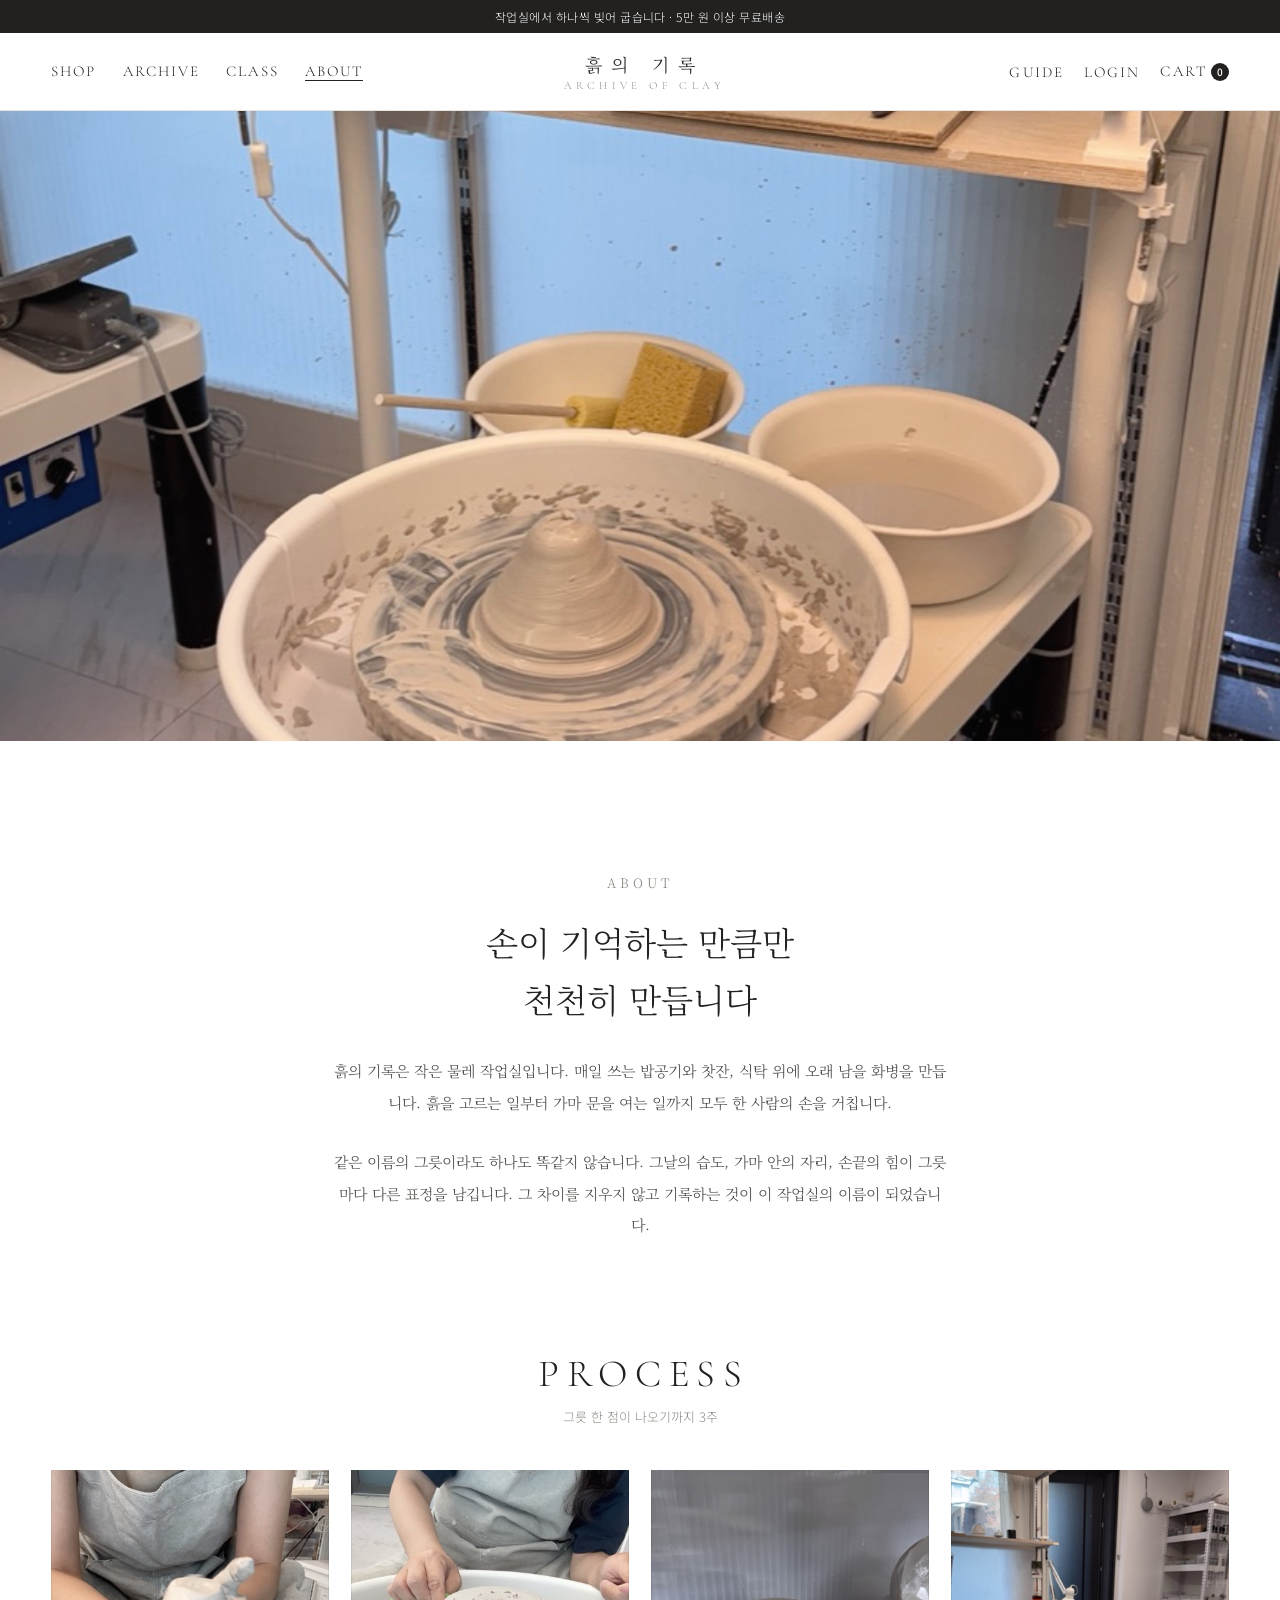
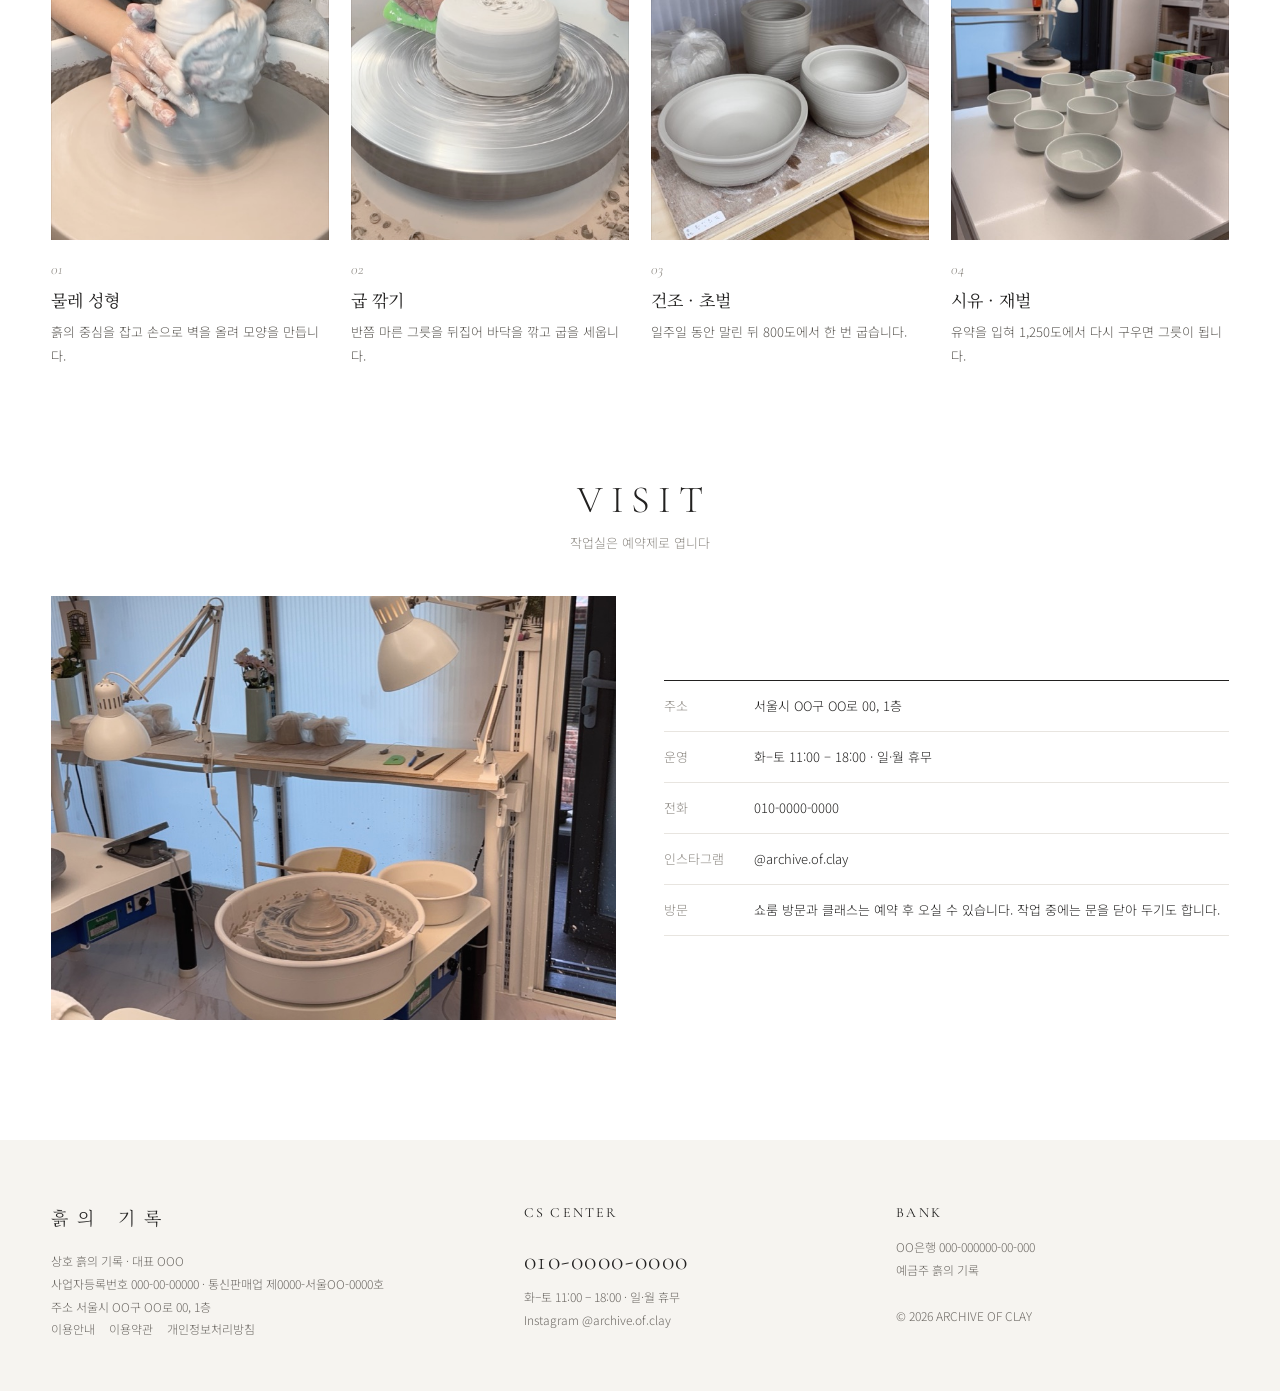
==== about.html @ 35ec9682 "흙의 기록 홈페이지 첫 배포 Co-Authored-By: Claude Opus 5.5 <noreply@anthropic.com>" ====
<!doctype html>
<html lang="ko">
<head>
<meta charset="utf-8">
<meta name="viewport" content="width=device-width, initial-scale=1">
<link rel="preconnect" href="https://fonts.googleapis.com">
<link rel="preconnect" href="https://fonts.gstatic.com" crossorigin>
<link href="https://fonts.googleapis.com/css2?family=Noto+Serif+KR:wght@300;400&family=Noto+Sans+KR:wght@300;400;500&family=Cormorant+Garamond:ital,wght@0,300;0,400;1,300&display=swap" rel="stylesheet">
<link rel="stylesheet" href="assets/style.css">
<title>ABOUT — 흙의 기록</title>
</head>
<body data-page="about">
<main>
  <div class="about-hero"><img src="img/l/4766.jpg" alt="작업실 물레"></div>
  <div class="about-lead">
    <p class="en" style="color:var(--muted);letter-spacing:.3em;font-size:13px">ABOUT</p>
    <h2 style="margin-top:18px">손이 기억하는 만큼만<br>천천히 만듭니다</h2>
    <p>흙의 기록은 작은 물레 작업실입니다. 매일 쓰는 밥공기와 찻잔, 식탁 위에 오래 남을 화병을 만듭니다. 흙을 고르는 일부터 가마 문을 여는 일까지 모두 한 사람의 손을 거칩니다.</p>
    <p>같은 이름의 그릇이라도 하나도 똑같지 않습니다. 그날의 습도, 가마 안의 자리, 손끝의 힘이 그릇마다 다른 표정을 남깁니다. 그 차이를 지우지 않고 기록하는 것이 이 작업실의 이름이 되었습니다.</p>
  </div>

  <section>
    <div class="sec-hd reveal"><h2>PROCESS</h2><p>그릇 한 점이 나오기까지 3주</p></div>
    <div class="steps">
      <div class="reveal"><div class="ph"><img src="img/s/0374.jpg" alt="" loading="lazy"></div><p class="no">01</p><h3>물레 성형</h3><p>흙의 중심을 잡고 손으로 벽을 올려 모양을 만듭니다.</p></div>
      <div class="reveal"><div class="ph"><img src="img/s/0546.jpg" alt="" loading="lazy"></div><p class="no">02</p><h3>굽 깎기</h3><p>반쯤 마른 그릇을 뒤집어 바닥을 깎고 굽을 세웁니다.</p></div>
      <div class="reveal"><div class="ph"><img src="img/s/5318.jpg" alt="" loading="lazy"></div><p class="no">03</p><h3>건조 · 초벌</h3><p>일주일 동안 말린 뒤 800도에서 한 번 굽습니다.</p></div>
      <div class="reveal"><div class="ph"><img src="img/s/7757.jpg" alt="" loading="lazy"></div><p class="no">04</p><h3>시유 · 재벌</h3><p>유약을 입혀 1,250도에서 다시 구우면 그릇이 됩니다.</p></div>
    </div>
  </section>

  <section>
    <div class="sec-hd reveal"><h2>VISIT</h2><p>작업실은 예약제로 엽니다</p></div>
    <div class="visit reveal">
      <div class="ph"><img src="img/l/4769.jpg" alt="작업실 내부" loading="lazy"></div>
      <dl id="visit"></dl>
    </div>
  </section>
</main>
<script src="assets/data.js"></script>
<script src="assets/common.js"></script>
<script>
document.getElementById('visit').innerHTML = [
  ['주소', SITE.addr], ['운영', SITE.hours], ['전화', SITE.tel],
  ['인스타그램', `<a href="https://instagram.com/${SITE.insta}" target="_blank" rel="noopener">@${SITE.insta}</a>`],
  ['방문', '쇼룸 방문과 클래스는 예약 후 오실 수 있습니다. 작업 중에는 문을 닫아 두기도 합니다.'],
].map(([k, v]) => `<div><dt>${k}</dt><dd>${v}</dd></div>`).join('');
</script>
</body>
</html>
---- assets/style.css ----
:root {
  --bg: #FFFFFF; --soft: #F6F4F0; --ink: #222120; --muted: #8E8A84; --line: #E8E5E0;
  --serif: "Noto Serif KR", serif;
  --latin: "Cormorant Garamond", "Noto Serif KR", serif;
  --sans: "Noto Sans KR", sans-serif;
  --pad: clamp(16px, 4vw, 60px);
  --tone: saturate(.8) contrast(.97) brightness(1.03);
}
* { box-sizing: border-box; margin: 0; padding: 0; }
html { scroll-behavior: smooth; }
body { background: var(--bg); color: var(--ink); font-family: var(--sans); font-weight: 300; font-size: 14px; -webkit-font-smoothing: antialiased; overflow-x: hidden; }
a { color: inherit; text-decoration: none; }
button { font: inherit; color: inherit; background: none; border: 0; cursor: pointer; }
img { display: block; width: 100%; height: 100%; object-fit: cover; filter: var(--tone); }
.en { font-family: var(--latin); letter-spacing: .12em; }
main { min-height: 60vh; }

/* 상단 */
.top-notice { background: var(--ink); color: #fff; text-align: center; font-size: 12px; padding: 8px 16px; letter-spacing: .04em; }
header { position: sticky; top: 0; z-index: 40; background: rgba(255,255,255,.96); backdrop-filter: blur(6px); border-bottom: 1px solid var(--line); }
.hd { display: grid; grid-template-columns: 1fr auto 1fr; align-items: center; padding: 18px var(--pad); }
.hd nav { display: flex; gap: 26px; }
.hd nav a, .util a { font-family: var(--latin); font-size: 15px; letter-spacing: .14em; }
.hd nav a.on { border-bottom: 1px solid; }
.logo { text-align: center; font-family: var(--serif); font-size: 18px; letter-spacing: .5em; padding-left: .5em; }
.logo small { display: block; font-family: var(--latin); font-size: 11px; letter-spacing: .4em; color: var(--muted); margin-top: 2px; }
.util { display: flex; justify-content: flex-end; gap: 20px; align-items: center; }
.cart-n { display: inline-grid; place-items: center; min-width: 18px; height: 18px; border-radius: 9px; background: var(--ink); color: #fff; font: 500 10px var(--sans); margin-left: 4px; letter-spacing: 0; transition: transform .2s; }
.cart-n.bump { transform: scale(1.35); }
.menu-btn { display: none; font-size: 22px; line-height: 1; }

/* 모바일 메뉴 */
.drawer { position: fixed; inset: 0; z-index: 80; pointer-events: none; }
.drawer::before { content: ""; position: absolute; inset: 0; background: rgba(0,0,0,.3); opacity: 0; transition: opacity .3s; }
.drawer .panel { position: absolute; top: 0; bottom: 0; left: 0; width: min(82vw, 340px); background: #fff; padding: 28px 28px; transform: translateX(-100%); transition: transform .35s; display: flex; flex-direction: column; gap: 4px; }
.drawer.open { pointer-events: auto; }
.drawer.open::before { opacity: 1; }
.drawer.open .panel { transform: none; }
.drawer .close { align-self: flex-end; font-size: 26px; margin-bottom: 20px; }
.drawer .panel a { font-family: var(--latin); font-size: 22px; letter-spacing: .14em; padding: 10px 0; border-bottom: 1px solid var(--line); }
.drawer .panel a small { font-family: var(--sans); font-size: 12px; color: var(--muted); letter-spacing: 0; margin-left: 8px; }

/* 페이지 머리 */
.page-hd { text-align: center; padding: 80px var(--pad) 48px; }
.page-hd h1 { font-family: var(--latin); font-weight: 300; font-size: clamp(34px, 4vw, 52px); letter-spacing: .2em; padding-left: .2em; }
.page-hd p { margin-top: 10px; color: var(--muted); font-size: 13px; }
.crumb { font-size: 12px; color: var(--muted); padding: 22px var(--pad) 0; }
.crumb a:hover { color: var(--ink); }

/* 공통 섹션 머리 */
section { padding: 110px var(--pad) 0; }
.sec-hd { text-align: center; margin-bottom: 44px; }
.sec-hd h2 { font-family: var(--latin); font-weight: 300; font-size: clamp(30px, 3vw, 40px); letter-spacing: .2em; padding-left: .2em; }
.sec-hd p { margin-top: 10px; color: var(--muted); font-size: 13px; }
.more { display: block; width: 220px; margin: 56px auto 0; padding: 14px; border: 1px solid var(--ink); text-align: center; font-family: var(--latin); letter-spacing: .2em; transition: background .3s, color .3s; }
.more:hover { background: var(--ink); color: #fff; }

/* 표지 슬라이드 */
.hero { position: relative; height: min(78svh, 760px); overflow: hidden; background: var(--soft); }
.hero figure { position: absolute; inset: 0; opacity: 0; transition: opacity 1.4s ease; }
.hero figure.on { opacity: 1; }
.hero figure img { transform: scale(1.04); transition: transform 7s ease; }
.hero figure.on img { transform: scale(1); }
.hero .cap { position: absolute; left: var(--pad); right: var(--pad); bottom: 48px; color: #fff; z-index: 2; text-shadow: 0 1px 12px rgba(0,0,0,.25); }
.hero .cap p:first-child { font-family: var(--latin); font-size: 13px; letter-spacing: .3em; }
.hero .cap h1 { font-family: var(--serif); font-weight: 300; font-size: clamp(26px, 3.4vw, 44px); line-height: 1.45; margin-top: 12px; }
.hero .cap a { display: inline-block; margin-top: 22px; font-family: var(--latin); letter-spacing: .2em; border-bottom: 1px solid; }
.hero::after { content: ""; position: absolute; inset: 0; background: linear-gradient(to top, rgba(0,0,0,.34), rgba(0,0,0,0) 50%); pointer-events: none; }
.dots { position: absolute; right: var(--pad); bottom: 52px; z-index: 2; display: flex; gap: 8px; }
.dots button { width: 28px; height: 2px; background: rgba(255,255,255,.45); }
.dots button.on { background: #fff; }

/* 상품 목록 */
.tabs { display: flex; justify-content: center; flex-wrap: wrap; gap: 6px 28px; margin-bottom: 24px; }
.tabs a { font-family: var(--latin); font-size: 15px; letter-spacing: .14em; color: var(--muted); padding: 4px 0; border-bottom: 1px solid transparent; }
.tabs a span { font-family: var(--sans); font-size: 11px; letter-spacing: 0; margin-left: 4px; }
.tabs a.on { color: var(--ink); border-color: var(--ink); }
.list-bar { display: flex; justify-content: space-between; align-items: center; padding: 14px 0; margin-bottom: 32px; border-bottom: 1px solid var(--line); font-size: 12px; color: var(--muted); }
.list-bar select { font: inherit; border: 0; background: none; color: var(--ink); cursor: pointer; }
.grid { display: grid; grid-template-columns: repeat(4, 1fr); gap: 44px 22px; }
.item { display: block; }
.item .ph { position: relative; aspect-ratio: 1 / 1.15; overflow: hidden; background: var(--soft); }
.item .ph img { transition: transform .8s ease, opacity .5s; }
.item .ph img + img { position: absolute; inset: 0; opacity: 0; }
.item:hover .ph img { transform: scale(1.04); }
.item:hover .ph img + img { opacity: 1; }
.tag { position: absolute; top: 12px; left: 12px; z-index: 2; font-family: var(--latin); font-size: 12px; letter-spacing: .14em; background: #fff; padding: 3px 8px; }
.tag.sold { background: var(--ink); color: #fff; }
.item h3 { font-weight: 400; font-size: 14px; margin-top: 14px; }
.item .maker { font-size: 12px; color: var(--muted); margin-top: 4px; }
.item .price { font-size: 13px; margin-top: 8px; }
.item .price s { color: var(--muted); margin-right: 6px; }

/* 상품 상세 */
.pd { display: grid; grid-template-columns: 1.25fr 1fr; gap: clamp(28px, 5vw, 80px); padding: 28px var(--pad) 0; align-items: start; }
.pd-gallery { display: grid; grid-template-columns: 72px 1fr; gap: 14px; }
.pd-thumbs { display: flex; flex-direction: column; gap: 10px; }
.pd-thumbs button { aspect-ratio: 1 / 1.15; overflow: hidden; opacity: .45; transition: opacity .2s; }
.pd-thumbs button.on, .pd-thumbs button:hover { opacity: 1; }
.pd-main { position: relative; aspect-ratio: 1 / 1.15; overflow: hidden; background: var(--soft); }
.pd-info { position: sticky; top: 110px; }
.pd-info .cat { font-family: var(--latin); letter-spacing: .2em; color: var(--muted); font-size: 13px; }
.pd-info h1 { font-family: var(--serif); font-weight: 400; font-size: clamp(22px, 2.2vw, 28px); margin-top: 10px; }
.pd-info .en-name { font-family: var(--latin); font-style: italic; color: var(--muted); font-size: 16px; margin-top: 4px; }
.pd-info .price { font-size: 18px; margin-top: 20px; }
.pd-info .lead { font-family: var(--serif); font-size: 15px; line-height: 1.95; color: #4a4744; margin-top: 24px; }
.spec { margin-top: 28px; border-top: 1px solid var(--ink); }
.spec div { display: grid; grid-template-columns: 90px 1fr; padding: 12px 0; border-bottom: 1px solid var(--line); font-size: 13px; }
.spec dt { color: var(--muted); }
.opt { margin-top: 24px; }
.opt label { display: block; font-size: 12px; color: var(--muted); margin-bottom: 8px; }
.opt select { width: 100%; padding: 12px; border: 1px solid var(--line); font: inherit; background: #fff; }
.qty-row { display: flex; justify-content: space-between; align-items: center; margin-top: 18px; padding: 16px 0; border-top: 1px solid var(--line); border-bottom: 1px solid var(--line); }
.qty { display: flex; border: 1px solid var(--line); }
.qty button { width: 34px; height: 34px; }
.qty span { width: 40px; display: grid; place-items: center; font-size: 13px; }
.total { font-size: 13px; }
.total b { font-size: 18px; font-weight: 400; margin-left: 8px; }
.btns { display: grid; grid-template-columns: 1fr 1fr; gap: 8px; margin-top: 20px; }
.btn { display: block; padding: 16px; text-align: center; border: 1px solid var(--ink); font-size: 13px; letter-spacing: .06em; transition: background .3s, color .3s; }
.btn.dark { background: var(--ink); color: #fff; }
.btn:hover { background: #fff; color: var(--ink); }
.btn.dark:hover { background: #444; color: #fff; }
.btn[disabled] { opacity: .35; pointer-events: none; }
.acc { margin-top: 28px; }
.acc details { border-bottom: 1px solid var(--line); }
.acc summary { list-style: none; cursor: pointer; padding: 16px 0; font-size: 13px; display: flex; justify-content: space-between; }
.acc summary::after { content: "+"; color: var(--muted); }
.acc details[open] summary::after { content: "–"; }
.acc details p { font-size: 13px; line-height: 1.9; color: #5a5752; padding-bottom: 18px; }
.pd-story { padding: 110px var(--pad) 0; max-width: 980px; margin: 0 auto; }
.pd-story h2 { font-family: var(--serif); font-weight: 300; font-size: 24px; text-align: center; line-height: 1.6; }
.pd-story .body { font-family: var(--serif); font-size: 15px; line-height: 2.1; color: #4a4744; text-align: center; margin-top: 22px; }
.pd-story .pics { display: grid; grid-template-columns: 1fr 1fr; gap: 14px; margin-top: 48px; }
.pd-story .pics div { aspect-ratio: 4 / 5; overflow: hidden; }

/* 장바구니 */
.cart-wrap { display: grid; grid-template-columns: 1fr 340px; gap: 48px; padding: 0 var(--pad); align-items: start; }
.cart-row { display: grid; grid-template-columns: 96px 1fr auto auto; gap: 20px; align-items: center; padding: 20px 0; border-bottom: 1px solid var(--line); }
.cart-row:first-child { border-top: 1px solid var(--ink); }
.cart-row .ph { width: 96px; aspect-ratio: 1 / 1.15; overflow: hidden; }
.cart-row h3 { font-weight: 400; font-size: 14px; }
.cart-row .o { font-size: 12px; color: var(--muted); margin-top: 6px; }
.cart-row .del { color: var(--muted); font-size: 12px; }
.summary { background: var(--soft); padding: 28px; position: sticky; top: 110px; }
.summary div { display: flex; justify-content: space-between; padding: 8px 0; font-size: 13px; }
.summary .sum { border-top: 1px solid var(--line); margin-top: 10px; padding-top: 16px; font-size: 15px; }
.summary .btn { margin-top: 20px; }
.summary p { font-size: 12px; color: var(--muted); margin-top: 14px; line-height: 1.7; }
.empty { text-align: center; padding: 60px 0 20px; color: var(--muted); }

/* 소개 */
.band { margin-top: 110px; padding: 0; display: grid; grid-template-columns: 1.15fr 1fr; background: var(--soft); }
.band .ph { position: relative; min-height: 560px; }
.band .ph img { position: absolute; inset: 0; }
.band .txt { padding: clamp(40px, 7vw, 110px); align-self: center; }
.band .txt p.en { font-size: 13px; letter-spacing: .3em; color: var(--muted); }
.band h2 { font-family: var(--serif); font-weight: 300; font-size: clamp(24px, 2.4vw, 32px); line-height: 1.6; margin-top: 18px; }
.band .body { margin-top: 24px; font-family: var(--serif); font-size: 15px; line-height: 2; color: #4a4744; }
.band a.link { display: inline-block; margin-top: 32px; font-family: var(--latin); letter-spacing: .2em; border-bottom: 1px solid; padding-bottom: 2px; }
.about-hero { height: min(70svh, 680px); overflow: hidden; }
.about-hero img { object-position: 50% 60%; }
.about-lead { max-width: 720px; margin: 0 auto; padding: 100px var(--pad) 0; text-align: center; }
.about-lead h2 { font-family: var(--serif); font-weight: 300; font-size: clamp(24px, 2.6vw, 34px); line-height: 1.7; }
.about-lead p { font-family: var(--serif); font-size: 15px; line-height: 2.1; color: #4a4744; margin-top: 28px; }
.steps { display: grid; grid-template-columns: repeat(4, 1fr); gap: 22px; }
.steps .ph { aspect-ratio: 3 / 4; overflow: hidden; }
.steps .no { font-family: var(--latin); font-style: italic; color: var(--muted); margin-top: 16px; font-size: 15px; }
.steps h3 { font-family: var(--serif); font-weight: 400; font-size: 17px; margin-top: 4px; }
.steps p { font-size: 13px; line-height: 1.8; color: #5a5752; margin-top: 8px; }
.visit { display: grid; grid-template-columns: 1fr 1fr; gap: 48px; align-items: center; }
.visit .ph { aspect-ratio: 4 / 3; overflow: hidden; }
.visit dl div { display: grid; grid-template-columns: 90px 1fr; padding: 14px 0; border-bottom: 1px solid var(--line); font-size: 13px; line-height: 1.7; }
.visit dl div:first-child { border-top: 1px solid var(--ink); }
.visit dt { color: var(--muted); }

/* 아카이브 */
.journal { display: grid; grid-template-columns: repeat(3, 1fr); gap: 44px 22px; }
.journal a .ph { aspect-ratio: 4 / 5; overflow: hidden; }
.journal a .ph img { transition: transform .8s; }
.journal a:hover .ph img { transform: scale(1.04); }
.journal .no { font-family: var(--latin); font-style: italic; color: var(--muted); font-size: 15px; margin-top: 16px; }
.journal h3 { font-family: var(--serif); font-weight: 400; font-size: 18px; margin-top: 6px; }
.journal p { color: var(--muted); font-size: 13px; line-height: 1.7; margin-top: 8px; }
.article { max-width: 760px; margin: 0 auto; padding: 0 var(--pad); }
.article .meta { text-align: center; font-family: var(--latin); letter-spacing: .2em; color: var(--muted); }
.article h1 { text-align: center; font-family: var(--serif); font-weight: 300; font-size: clamp(26px, 3vw, 38px); line-height: 1.5; margin-top: 14px; }
.article .date { text-align: center; color: var(--muted); font-size: 12px; margin-top: 14px; }
.article figure { margin: 48px calc(-1 * min(120px, 8vw)); }
.article figure div { overflow: hidden; }
.article figcaption { font-size: 12px; color: var(--muted); margin-top: 10px; text-align: center; }
.article p.t { font-family: var(--serif); font-size: 16px; line-height: 2.15; color: #3f3c39; margin-top: 28px; }
.article-nav { display: flex; justify-content: space-between; max-width: 760px; margin: 80px auto 0; padding: 22px var(--pad); border-top: 1px solid var(--line); border-bottom: 1px solid var(--line); font-size: 13px; }
.article-nav span { color: var(--muted); font-family: var(--latin); letter-spacing: .14em; display: block; font-size: 12px; }

/* 클래스 */
.klass { display: grid; grid-template-columns: repeat(3, 1fr); gap: 22px; }
.klass .ph { aspect-ratio: 4 / 5; overflow: hidden; }
.klass .en { font-size: 13px; color: var(--muted); margin-top: 18px; display: block; }
.klass h3 { font-family: var(--serif); font-weight: 400; font-size: 20px; margin-top: 6px; }
.klass p { font-size: 13px; line-height: 1.85; color: #5a5752; margin-top: 10px; }
.klass dl { margin-top: 18px; border-top: 1px solid var(--ink); }
.klass dl div { display: grid; grid-template-columns: 70px 1fr; padding: 10px 0; border-bottom: 1px solid var(--line); font-size: 13px; }
.klass dt { color: var(--muted); }
.klass .btn { margin-top: 18px; }
.klass-home { display: grid; grid-template-columns: repeat(3, 1fr); border-top: 1px solid var(--ink); }
.klass-home a { padding: 30px 24px 34px; border-bottom: 1px solid var(--line); transition: background .3s; }
.klass-home a:hover { background: var(--soft); }
.klass-home a + a { border-left: 1px solid var(--line); }
.klass-home .en { font-size: 13px; color: var(--muted); }
.klass-home h3 { font-family: var(--serif); font-weight: 400; font-size: 19px; margin-top: 10px; }
.klass-home p { font-size: 13px; line-height: 1.8; color: #5a5752; margin-top: 10px; }
.klass-home .fee { margin-top: 18px; color: var(--ink); }
.cal-note { margin-top: 64px; background: var(--soft); padding: 32px; display: flex; justify-content: space-between; align-items: center; gap: 24px; flex-wrap: wrap; }
.cal-note h3 { font-family: var(--serif); font-weight: 400; font-size: 18px; }
.cal-note p { font-size: 13px; color: #5a5752; margin-top: 6px; line-height: 1.7; }
.cal-note .btn { min-width: 200px; }

/* 가이드 */
.guide { display: grid; grid-template-columns: repeat(3, 1fr); gap: 40px; }
.guide h3 { font-family: var(--latin); font-weight: 400; font-size: 18px; letter-spacing: .16em; padding-bottom: 12px; border-bottom: 1px solid var(--ink); display: flex; justify-content: space-between; }
.guide h3 a { font-size: 13px; color: var(--muted); }
.guide li { list-style: none; display: flex; justify-content: space-between; gap: 12px; padding: 13px 0; border-bottom: 1px solid var(--line); font-size: 13px; }
.guide li a, .guide li > span:first-child { overflow: hidden; text-overflow: ellipsis; white-space: nowrap; }
.guide li > span:last-child { color: var(--muted); flex: none; }
.board { max-width: 960px; margin: 0 auto; padding: 0 var(--pad); }
.board-tabs { display: flex; justify-content: center; gap: 32px; margin-bottom: 36px; }
.board-tabs a { font-family: var(--latin); font-size: 16px; letter-spacing: .16em; color: var(--muted); border-bottom: 1px solid transparent; padding-bottom: 2px; }
.board-tabs a.on { color: var(--ink); border-color: var(--ink); }
.board-list { border-top: 1px solid var(--ink); }
.board-list details { border-bottom: 1px solid var(--line); }
.board-list summary { list-style: none; cursor: pointer; display: grid; grid-template-columns: 56px 1fr 90px 80px; gap: 12px; padding: 18px 8px; font-size: 13px; align-items: center; }
.board-list summary:hover { background: var(--soft); }
.board-list summary .n { color: var(--muted); font-family: var(--latin); font-size: 15px; text-align: center; }
.board-list summary .n.pin { font-family: var(--sans); font-size: 11px; color: var(--ink); }
.board-list summary .w, .board-list summary .d { color: var(--muted); font-size: 12px; text-align: right; }
.board-list summary .st { display: inline-block; font-size: 11px; padding: 1px 6px; border: 1px solid var(--line); margin-left: 8px; color: var(--muted); }
.board-list summary .st.done { border-color: var(--ink); color: var(--ink); }
.board-list .body { padding: 6px 76px 26px; font-size: 13px; line-height: 1.9; color: #4a4744; white-space: pre-line; }
.board-list .body .ans { margin-top: 14px; padding: 16px 18px; background: var(--soft); }
.board-list .body .ans b { font-weight: 500; display: block; margin-bottom: 4px; }
.board-list .rv-img { width: 120px; height: 140px; margin-top: 14px; overflow: hidden; }
.stars { letter-spacing: 1px; }
.board-foot { display: flex; justify-content: flex-end; margin-top: 24px; }
.board-foot .btn { padding: 12px 28px; }

/* 인스타 */
.insta { display: grid; grid-template-columns: repeat(6, 1fr); gap: 4px; }
.insta a { aspect-ratio: 1; overflow: hidden; }
.insta img { transition: opacity .3s; }
.insta a:hover img { opacity: .75; }

footer { margin-top: 120px; padding: 60px var(--pad) 50px; background: var(--soft); display: grid; grid-template-columns: 1.3fr 1fr 1fr; gap: 40px; font-size: 12px; line-height: 1.9; color: #6c6863; }
footer .logo { text-align: left; padding: 0; margin-bottom: 16px; color: var(--ink); }
footer h4 { font-family: var(--latin); font-weight: 400; font-size: 14px; letter-spacing: .16em; color: var(--ink); margin-bottom: 10px; }
footer .tel { font-family: var(--latin); font-size: 26px; color: var(--ink); letter-spacing: .06em; }
footer .links a { margin-right: 14px; }
footer .links a:hover { color: var(--ink); }

/* 알림 */
.toast { position: fixed; right: 20px; top: 90px; z-index: 70; background: #fff; border: 1px solid var(--line); box-shadow: 0 8px 30px rgba(0,0,0,.08); padding: 14px 18px; display: flex; gap: 12px; align-items: center; font-size: 13px; transform: translateX(130%); transition: transform .4s; max-width: calc(100vw - 40px); }
.toast.show { transform: none; }
.toast img { width: 48px; height: 56px; flex: none; }
.toast a { text-decoration: underline; margin-left: 8px; }
.notice-modal { position: fixed; inset: 0; z-index: 90; display: none; place-items: center; background: rgba(0,0,0,.35); padding: 16px; }
.notice-modal.show { display: grid; }
.notice-modal > div { background: #fff; max-width: 380px; width: 100%; padding: 32px 28px 24px; text-align: center; }
.notice-modal h3 { font-family: var(--serif); font-weight: 400; font-size: 18px; }
.notice-modal p { font-size: 13px; line-height: 1.8; color: #5a5752; margin-top: 12px; }
.notice-modal .btn { margin-top: 22px; }

.reveal { opacity: 0; transform: translateY(20px); transition: opacity .9s, transform .9s; }
.reveal.in { opacity: 1; transform: none; }

@media (max-width: 960px) {
  .grid { grid-template-columns: repeat(2, 1fr); gap: 32px 12px; }
  .band, .visit { grid-template-columns: 1fr; }
  .band .ph { min-height: 360px; }
  .journal, .guide, .klass { grid-template-columns: 1fr; }
  .klass-home { grid-template-columns: 1fr; }
  .klass-home a + a { border-left: 0; }
  .steps { grid-template-columns: repeat(2, 1fr); }
  .insta { grid-template-columns: repeat(3, 1fr); }
  footer { grid-template-columns: 1fr; }
  .pd { grid-template-columns: 1fr; }
  .pd-info { position: static; }
  .cart-wrap { grid-template-columns: 1fr; }
}
@media (max-width: 720px) {
  .hd { grid-template-columns: auto 1fr auto; padding: 14px var(--pad); }
  .hd nav, .util .hide-m { display: none; }
  .menu-btn { display: block; }
  .logo { font-size: 15px; }
  section { padding-top: 80px; }
  .page-hd { padding: 56px var(--pad) 36px; }
  .tabs { gap: 6px 16px; }
  .tabs a { font-size: 13px; letter-spacing: .08em; }
  .sec-hd h2 { font-size: 26px; letter-spacing: .12em; word-break: break-all; }
  .dots { bottom: auto; top: 20px; }
  .journal.row { grid-auto-flow: column; grid-auto-columns: 78%; grid-template-columns: none; overflow-x: auto; scroll-snap-type: x mandatory; }
  .journal.row a { scroll-snap-align: start; }
  .pd-gallery { grid-template-columns: 1fr; }
  .pd-thumbs { flex-direction: row; order: 2; }
  .pd-thumbs button { width: 64px; }
  .steps { grid-template-columns: 1fr; }
  .cart-row { grid-template-columns: 72px 1fr; }
  .cart-row .ph { width: 72px; }
  .cart-row .qty, .cart-row .rp { grid-column: 2; }
  .board-list summary { grid-template-columns: 36px 1fr 64px; }
  .board-list summary .w { display: none; }
  .board-list .body { padding: 4px 12px 22px; }
  .article figure { margin: 36px 0; }
}
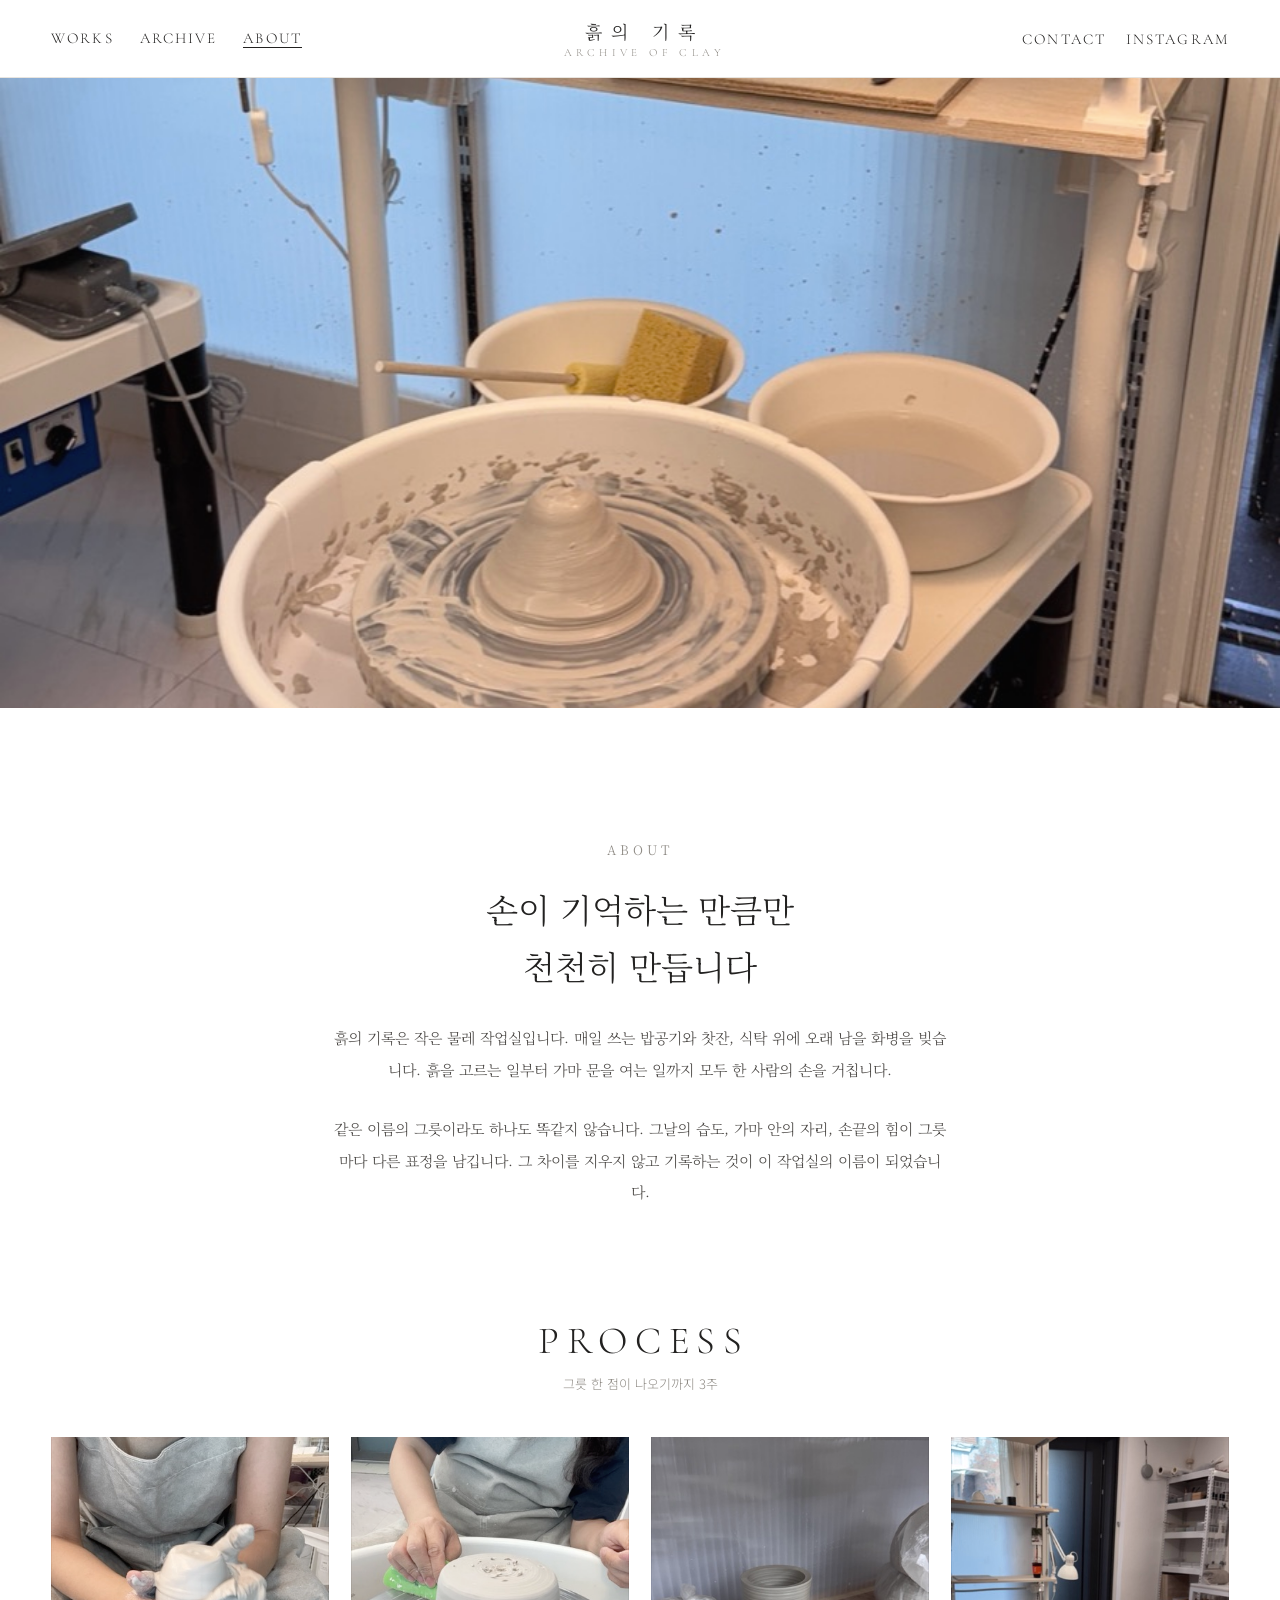
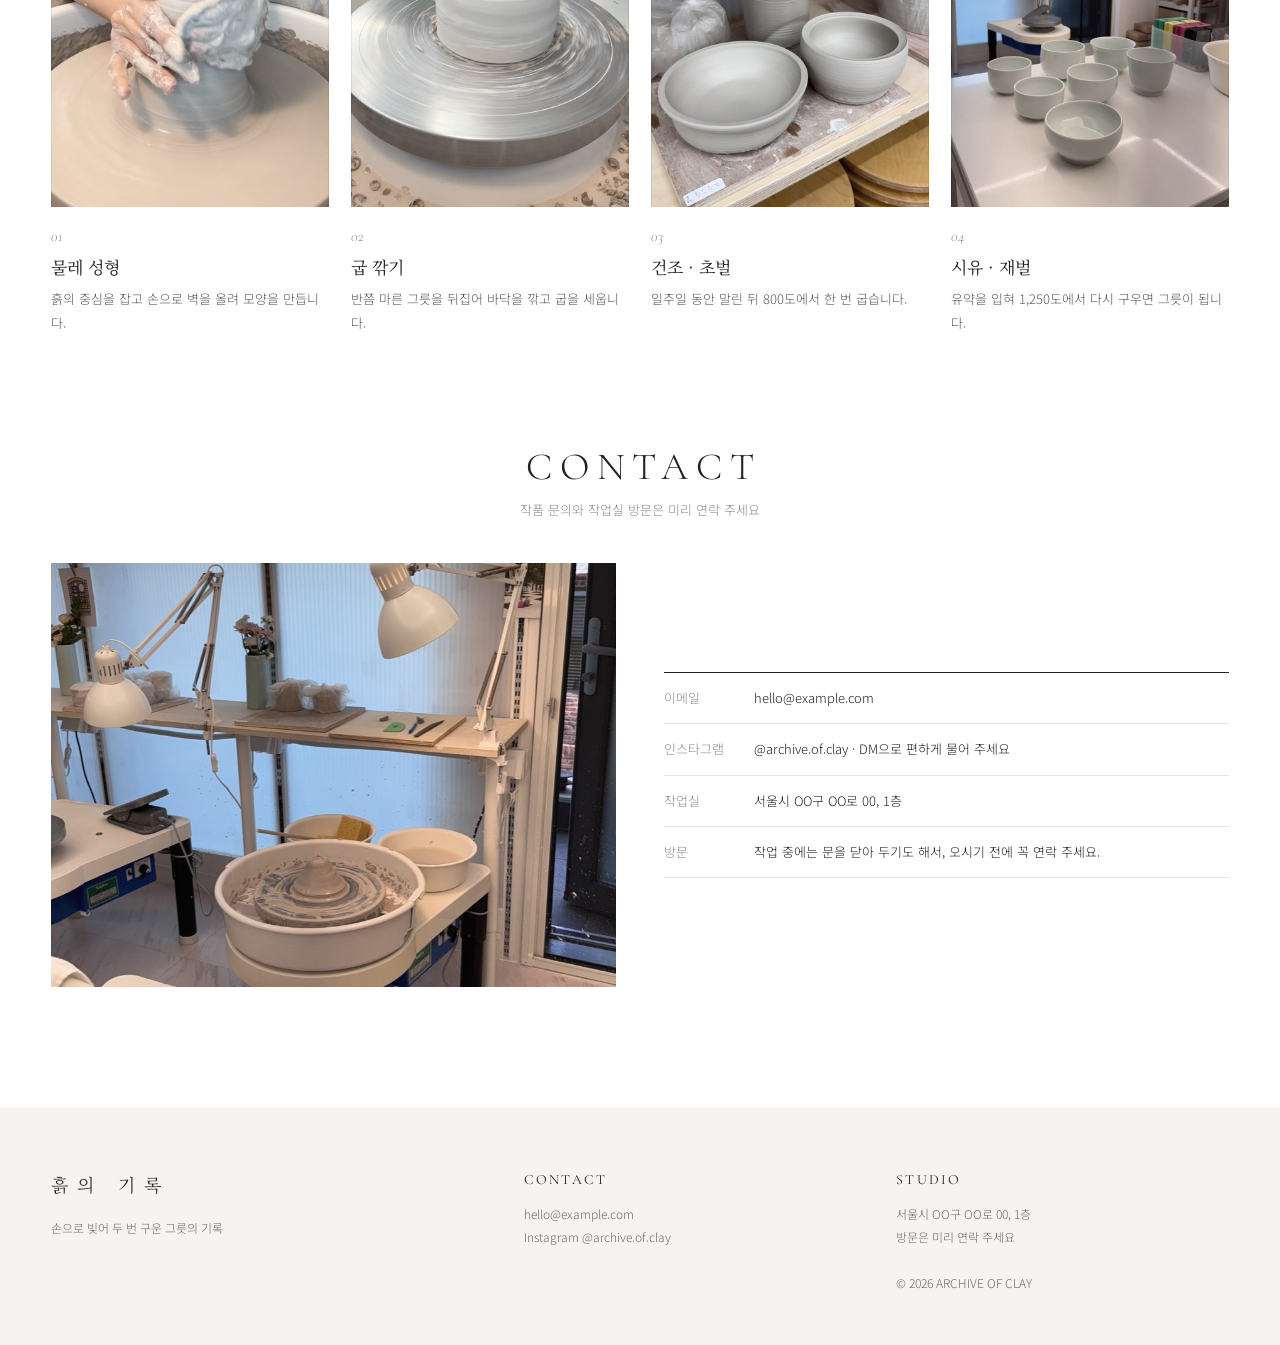
==== commit 8e956637: "작품 쇼케이스로 전환: 판매·클래스·게시판 제거 Co-Authored-By: Claude Opus 5.5 <noreply@anthropic.com>" ====
--- a/about.html
+++ b/about.html
@@ -15,7 +15,7 @@
   <div class="about-lead">
     <p class="en" style="color:var(--muted);letter-spacing:.3em;font-size:13px">ABOUT</p>
     <h2 style="margin-top:18px">손이 기억하는 만큼만<br>천천히 만듭니다</h2>
-    <p>흙의 기록은 작은 물레 작업실입니다. 매일 쓰는 밥공기와 찻잔, 식탁 위에 오래 남을 화병을 만듭니다. 흙을 고르는 일부터 가마 문을 여는 일까지 모두 한 사람의 손을 거칩니다.</p>
+    <p>흙의 기록은 작은 물레 작업실입니다. 매일 쓰는 밥공기와 찻잔, 식탁 위에 오래 남을 화병을 빚습니다. 흙을 고르는 일부터 가마 문을 여는 일까지 모두 한 사람의 손을 거칩니다.</p>
     <p>같은 이름의 그릇이라도 하나도 똑같지 않습니다. 그날의 습도, 가마 안의 자리, 손끝의 힘이 그릇마다 다른 표정을 남깁니다. 그 차이를 지우지 않고 기록하는 것이 이 작업실의 이름이 되었습니다.</p>
   </div>
 
@@ -29,8 +29,8 @@
     </div>
   </section>
 
-  <section>
-    <div class="sec-hd reveal"><h2>VISIT</h2><p>작업실은 예약제로 엽니다</p></div>
+  <section id="contact">
+    <div class="sec-hd reveal"><h2>CONTACT</h2><p>작품 문의와 작업실 방문은 미리 연락 주세요</p></div>
     <div class="visit reveal">
       <div class="ph"><img src="img/l/4769.jpg" alt="작업실 내부" loading="lazy"></div>
       <dl id="visit"></dl>
@@ -41,9 +41,10 @@
 <script src="assets/common.js"></script>
 <script>
 document.getElementById('visit').innerHTML = [
-  ['주소', SITE.addr], ['운영', SITE.hours], ['전화', SITE.tel],
-  ['인스타그램', `<a href="https://instagram.com/${SITE.insta}" target="_blank" rel="noopener">@${SITE.insta}</a>`],
-  ['방문', '쇼룸 방문과 클래스는 예약 후 오실 수 있습니다. 작업 중에는 문을 닫아 두기도 합니다.'],
+  ['이메일', `<a href="mailto:${SITE.email}">${SITE.email}</a>`],
+  ['인스타그램', `<a href="https://instagram.com/${SITE.insta}" target="_blank" rel="noopener">@${SITE.insta}</a> · DM으로 편하게 물어 주세요`],
+  ['작업실', SITE.addr],
+  ['방문', '작업 중에는 문을 닫아 두기도 해서, 오시기 전에 꼭 연락 주세요.'],
 ].map(([k, v]) => `<div><dt>${k}</dt><dd>${v}</dd></div>`).join('');
 </script>
 </body>
--- a/assets/style.css
+++ b/assets/style.css
@@ -16,7 +16,6 @@
 main { min-height: 60vh; }
 
 /* 상단 */
-.top-notice { background: var(--ink); color: #fff; text-align: center; font-size: 12px; padding: 8px 16px; letter-spacing: .04em; }
 header { position: sticky; top: 0; z-index: 40; background: rgba(255,255,255,.96); backdrop-filter: blur(6px); border-bottom: 1px solid var(--line); }
 .hd { display: grid; grid-template-columns: 1fr auto 1fr; align-items: center; padding: 18px var(--pad); }
 .hd nav { display: flex; gap: 26px; }
@@ -25,8 +24,6 @@
 .logo { text-align: center; font-family: var(--serif); font-size: 18px; letter-spacing: .5em; padding-left: .5em; }
 .logo small { display: block; font-family: var(--latin); font-size: 11px; letter-spacing: .4em; color: var(--muted); margin-top: 2px; }
 .util { display: flex; justify-content: flex-end; gap: 20px; align-items: center; }
-.cart-n { display: inline-grid; place-items: center; min-width: 18px; height: 18px; border-radius: 9px; background: var(--ink); color: #fff; font: 500 10px var(--sans); margin-left: 4px; letter-spacing: 0; transition: transform .2s; }
-.cart-n.bump { transform: scale(1.35); }
 .menu-btn { display: none; font-size: 22px; line-height: 1; }
 
 /* 모바일 메뉴 */
@@ -75,79 +72,40 @@
 .tabs a { font-family: var(--latin); font-size: 15px; letter-spacing: .14em; color: var(--muted); padding: 4px 0; border-bottom: 1px solid transparent; }
 .tabs a span { font-family: var(--sans); font-size: 11px; letter-spacing: 0; margin-left: 4px; }
 .tabs a.on { color: var(--ink); border-color: var(--ink); }
-.list-bar { display: flex; justify-content: space-between; align-items: center; padding: 14px 0; margin-bottom: 32px; border-bottom: 1px solid var(--line); font-size: 12px; color: var(--muted); }
-.list-bar select { font: inherit; border: 0; background: none; color: var(--ink); cursor: pointer; }
 .grid { display: grid; grid-template-columns: repeat(4, 1fr); gap: 44px 22px; }
 .item { display: block; }
-.item .ph { position: relative; aspect-ratio: 1 / 1.15; overflow: hidden; background: var(--soft); }
+.item .ph { position: relative; aspect-ratio: 1 / 1.15; overflow: hidden; background: #fff; }
+.item .ph img:first-child, .pd-main img, .pd-thumbs img { filter: none; mix-blend-mode: multiply; }
 .item .ph img { transition: transform .8s ease, opacity .5s; }
 .item .ph img + img { position: absolute; inset: 0; opacity: 0; }
 .item:hover .ph img { transform: scale(1.04); }
 .item:hover .ph img + img { opacity: 1; }
 .tag { position: absolute; top: 12px; left: 12px; z-index: 2; font-family: var(--latin); font-size: 12px; letter-spacing: .14em; background: #fff; padding: 3px 8px; }
-.tag.sold { background: var(--ink); color: #fff; }
 .item h3 { font-weight: 400; font-size: 14px; margin-top: 14px; }
 .item .maker { font-size: 12px; color: var(--muted); margin-top: 4px; }
-.item .price { font-size: 13px; margin-top: 8px; }
-.item .price s { color: var(--muted); margin-right: 6px; }
 
 /* 상품 상세 */
 .pd { display: grid; grid-template-columns: 1.25fr 1fr; gap: clamp(28px, 5vw, 80px); padding: 28px var(--pad) 0; align-items: start; }
 .pd-gallery { display: grid; grid-template-columns: 72px 1fr; gap: 14px; }
 .pd-thumbs { display: flex; flex-direction: column; gap: 10px; }
-.pd-thumbs button { aspect-ratio: 1 / 1.15; overflow: hidden; opacity: .45; transition: opacity .2s; }
+.pd-thumbs button { aspect-ratio: 1 / 1.15; overflow: hidden; opacity: .45; transition: opacity .2s; border: 1px solid var(--line); }
 .pd-thumbs button.on, .pd-thumbs button:hover { opacity: 1; }
-.pd-main { position: relative; aspect-ratio: 1 / 1.15; overflow: hidden; background: var(--soft); }
+.pd-main { position: relative; aspect-ratio: 1 / 1.15; overflow: hidden; background: #fff; border: 1px solid var(--line); }
 .pd-info { position: sticky; top: 110px; }
 .pd-info .cat { font-family: var(--latin); letter-spacing: .2em; color: var(--muted); font-size: 13px; }
 .pd-info h1 { font-family: var(--serif); font-weight: 400; font-size: clamp(22px, 2.2vw, 28px); margin-top: 10px; }
 .pd-info .en-name { font-family: var(--latin); font-style: italic; color: var(--muted); font-size: 16px; margin-top: 4px; }
-.pd-info .price { font-size: 18px; margin-top: 20px; }
 .pd-info .lead { font-family: var(--serif); font-size: 15px; line-height: 1.95; color: #4a4744; margin-top: 24px; }
 .spec { margin-top: 28px; border-top: 1px solid var(--ink); }
 .spec div { display: grid; grid-template-columns: 90px 1fr; padding: 12px 0; border-bottom: 1px solid var(--line); font-size: 13px; }
 .spec dt { color: var(--muted); }
-.opt { margin-top: 24px; }
-.opt label { display: block; font-size: 12px; color: var(--muted); margin-bottom: 8px; }
-.opt select { width: 100%; padding: 12px; border: 1px solid var(--line); font: inherit; background: #fff; }
-.qty-row { display: flex; justify-content: space-between; align-items: center; margin-top: 18px; padding: 16px 0; border-top: 1px solid var(--line); border-bottom: 1px solid var(--line); }
-.qty { display: flex; border: 1px solid var(--line); }
-.qty button { width: 34px; height: 34px; }
-.qty span { width: 40px; display: grid; place-items: center; font-size: 13px; }
-.total { font-size: 13px; }
-.total b { font-size: 18px; font-weight: 400; margin-left: 8px; }
-.btns { display: grid; grid-template-columns: 1fr 1fr; gap: 8px; margin-top: 20px; }
 .btn { display: block; padding: 16px; text-align: center; border: 1px solid var(--ink); font-size: 13px; letter-spacing: .06em; transition: background .3s, color .3s; }
-.btn.dark { background: var(--ink); color: #fff; }
-.btn:hover { background: #fff; color: var(--ink); }
-.btn.dark:hover { background: #444; color: #fff; }
-.btn[disabled] { opacity: .35; pointer-events: none; }
-.acc { margin-top: 28px; }
-.acc details { border-bottom: 1px solid var(--line); }
-.acc summary { list-style: none; cursor: pointer; padding: 16px 0; font-size: 13px; display: flex; justify-content: space-between; }
-.acc summary::after { content: "+"; color: var(--muted); }
-.acc details[open] summary::after { content: "–"; }
-.acc details p { font-size: 13px; line-height: 1.9; color: #5a5752; padding-bottom: 18px; }
+.btn:hover { background: var(--ink); color: #fff; }
 .pd-story { padding: 110px var(--pad) 0; max-width: 980px; margin: 0 auto; }
 .pd-story h2 { font-family: var(--serif); font-weight: 300; font-size: 24px; text-align: center; line-height: 1.6; }
 .pd-story .body { font-family: var(--serif); font-size: 15px; line-height: 2.1; color: #4a4744; text-align: center; margin-top: 22px; }
 .pd-story .pics { display: grid; grid-template-columns: 1fr 1fr; gap: 14px; margin-top: 48px; }
 .pd-story .pics div { aspect-ratio: 4 / 5; overflow: hidden; }
-
-/* 장바구니 */
-.cart-wrap { display: grid; grid-template-columns: 1fr 340px; gap: 48px; padding: 0 var(--pad); align-items: start; }
-.cart-row { display: grid; grid-template-columns: 96px 1fr auto auto; gap: 20px; align-items: center; padding: 20px 0; border-bottom: 1px solid var(--line); }
-.cart-row:first-child { border-top: 1px solid var(--ink); }
-.cart-row .ph { width: 96px; aspect-ratio: 1 / 1.15; overflow: hidden; }
-.cart-row h3 { font-weight: 400; font-size: 14px; }
-.cart-row .o { font-size: 12px; color: var(--muted); margin-top: 6px; }
-.cart-row .del { color: var(--muted); font-size: 12px; }
-.summary { background: var(--soft); padding: 28px; position: sticky; top: 110px; }
-.summary div { display: flex; justify-content: space-between; padding: 8px 0; font-size: 13px; }
-.summary .sum { border-top: 1px solid var(--line); margin-top: 10px; padding-top: 16px; font-size: 15px; }
-.summary .btn { margin-top: 20px; }
-.summary p { font-size: 12px; color: var(--muted); margin-top: 14px; line-height: 1.7; }
-.empty { text-align: center; padding: 60px 0 20px; color: var(--muted); }
 
 /* 소개 */
 .band { margin-top: 110px; padding: 0; display: grid; grid-template-columns: 1.15fr 1fr; background: var(--soft); }
@@ -193,56 +151,10 @@
 .article-nav { display: flex; justify-content: space-between; max-width: 760px; margin: 80px auto 0; padding: 22px var(--pad); border-top: 1px solid var(--line); border-bottom: 1px solid var(--line); font-size: 13px; }
 .article-nav span { color: var(--muted); font-family: var(--latin); letter-spacing: .14em; display: block; font-size: 12px; }
 
-/* 클래스 */
-.klass { display: grid; grid-template-columns: repeat(3, 1fr); gap: 22px; }
-.klass .ph { aspect-ratio: 4 / 5; overflow: hidden; }
-.klass .en { font-size: 13px; color: var(--muted); margin-top: 18px; display: block; }
-.klass h3 { font-family: var(--serif); font-weight: 400; font-size: 20px; margin-top: 6px; }
-.klass p { font-size: 13px; line-height: 1.85; color: #5a5752; margin-top: 10px; }
-.klass dl { margin-top: 18px; border-top: 1px solid var(--ink); }
-.klass dl div { display: grid; grid-template-columns: 70px 1fr; padding: 10px 0; border-bottom: 1px solid var(--line); font-size: 13px; }
-.klass dt { color: var(--muted); }
-.klass .btn { margin-top: 18px; }
-.klass-home { display: grid; grid-template-columns: repeat(3, 1fr); border-top: 1px solid var(--ink); }
-.klass-home a { padding: 30px 24px 34px; border-bottom: 1px solid var(--line); transition: background .3s; }
-.klass-home a:hover { background: var(--soft); }
-.klass-home a + a { border-left: 1px solid var(--line); }
-.klass-home .en { font-size: 13px; color: var(--muted); }
-.klass-home h3 { font-family: var(--serif); font-weight: 400; font-size: 19px; margin-top: 10px; }
-.klass-home p { font-size: 13px; line-height: 1.8; color: #5a5752; margin-top: 10px; }
-.klass-home .fee { margin-top: 18px; color: var(--ink); }
-.cal-note { margin-top: 64px; background: var(--soft); padding: 32px; display: flex; justify-content: space-between; align-items: center; gap: 24px; flex-wrap: wrap; }
-.cal-note h3 { font-family: var(--serif); font-weight: 400; font-size: 18px; }
-.cal-note p { font-size: 13px; color: #5a5752; margin-top: 6px; line-height: 1.7; }
-.cal-note .btn { min-width: 200px; }
-
-/* 가이드 */
-.guide { display: grid; grid-template-columns: repeat(3, 1fr); gap: 40px; }
-.guide h3 { font-family: var(--latin); font-weight: 400; font-size: 18px; letter-spacing: .16em; padding-bottom: 12px; border-bottom: 1px solid var(--ink); display: flex; justify-content: space-between; }
-.guide h3 a { font-size: 13px; color: var(--muted); }
-.guide li { list-style: none; display: flex; justify-content: space-between; gap: 12px; padding: 13px 0; border-bottom: 1px solid var(--line); font-size: 13px; }
-.guide li a, .guide li > span:first-child { overflow: hidden; text-overflow: ellipsis; white-space: nowrap; }
-.guide li > span:last-child { color: var(--muted); flex: none; }
-.board { max-width: 960px; margin: 0 auto; padding: 0 var(--pad); }
-.board-tabs { display: flex; justify-content: center; gap: 32px; margin-bottom: 36px; }
-.board-tabs a { font-family: var(--latin); font-size: 16px; letter-spacing: .16em; color: var(--muted); border-bottom: 1px solid transparent; padding-bottom: 2px; }
-.board-tabs a.on { color: var(--ink); border-color: var(--ink); }
-.board-list { border-top: 1px solid var(--ink); }
-.board-list details { border-bottom: 1px solid var(--line); }
-.board-list summary { list-style: none; cursor: pointer; display: grid; grid-template-columns: 56px 1fr 90px 80px; gap: 12px; padding: 18px 8px; font-size: 13px; align-items: center; }
-.board-list summary:hover { background: var(--soft); }
-.board-list summary .n { color: var(--muted); font-family: var(--latin); font-size: 15px; text-align: center; }
-.board-list summary .n.pin { font-family: var(--sans); font-size: 11px; color: var(--ink); }
-.board-list summary .w, .board-list summary .d { color: var(--muted); font-size: 12px; text-align: right; }
-.board-list summary .st { display: inline-block; font-size: 11px; padding: 1px 6px; border: 1px solid var(--line); margin-left: 8px; color: var(--muted); }
-.board-list summary .st.done { border-color: var(--ink); color: var(--ink); }
-.board-list .body { padding: 6px 76px 26px; font-size: 13px; line-height: 1.9; color: #4a4744; white-space: pre-line; }
-.board-list .body .ans { margin-top: 14px; padding: 16px 18px; background: var(--soft); }
-.board-list .body .ans b { font-weight: 500; display: block; margin-bottom: 4px; }
-.board-list .rv-img { width: 120px; height: 140px; margin-top: 14px; overflow: hidden; }
-.stars { letter-spacing: 1px; }
-.board-foot { display: flex; justify-content: flex-end; margin-top: 24px; }
-.board-foot .btn { padding: 12px 28px; }
+/* 작품 상세 이전·다음 */
+.work-nav { display: grid; grid-template-columns: 1fr 1fr; gap: 16px; margin-top: 36px; padding-top: 18px; border-top: 1px solid var(--line); font-size: 13px; }
+.work-nav span { display: block; font-family: var(--latin); letter-spacing: .16em; color: var(--muted); font-size: 12px; margin-bottom: 4px; }
+.work-nav a:hover { color: var(--muted); }
 
 /* 인스타 */
 .insta { display: grid; grid-template-columns: repeat(6, 1fr); gap: 4px; }
@@ -257,34 +169,19 @@
 footer .links a { margin-right: 14px; }
 footer .links a:hover { color: var(--ink); }
 
-/* 알림 */
-.toast { position: fixed; right: 20px; top: 90px; z-index: 70; background: #fff; border: 1px solid var(--line); box-shadow: 0 8px 30px rgba(0,0,0,.08); padding: 14px 18px; display: flex; gap: 12px; align-items: center; font-size: 13px; transform: translateX(130%); transition: transform .4s; max-width: calc(100vw - 40px); }
-.toast.show { transform: none; }
-.toast img { width: 48px; height: 56px; flex: none; }
-.toast a { text-decoration: underline; margin-left: 8px; }
-.notice-modal { position: fixed; inset: 0; z-index: 90; display: none; place-items: center; background: rgba(0,0,0,.35); padding: 16px; }
-.notice-modal.show { display: grid; }
-.notice-modal > div { background: #fff; max-width: 380px; width: 100%; padding: 32px 28px 24px; text-align: center; }
-.notice-modal h3 { font-family: var(--serif); font-weight: 400; font-size: 18px; }
-.notice-modal p { font-size: 13px; line-height: 1.8; color: #5a5752; margin-top: 12px; }
-.notice-modal .btn { margin-top: 22px; }
-
 .reveal { opacity: 0; transform: translateY(20px); transition: opacity .9s, transform .9s; }
 .reveal.in { opacity: 1; transform: none; }
 
 @media (max-width: 960px) {
   .grid { grid-template-columns: repeat(2, 1fr); gap: 32px 12px; }
   .band, .visit { grid-template-columns: 1fr; }
+  .journal { grid-template-columns: 1fr; }
   .band .ph { min-height: 360px; }
-  .journal, .guide, .klass { grid-template-columns: 1fr; }
-  .klass-home { grid-template-columns: 1fr; }
-  .klass-home a + a { border-left: 0; }
   .steps { grid-template-columns: repeat(2, 1fr); }
   .insta { grid-template-columns: repeat(3, 1fr); }
   footer { grid-template-columns: 1fr; }
   .pd { grid-template-columns: 1fr; }
   .pd-info { position: static; }
-  .cart-wrap { grid-template-columns: 1fr; }
 }
 @media (max-width: 720px) {
   .hd { grid-template-columns: auto 1fr auto; padding: 14px var(--pad); }
@@ -303,11 +200,5 @@
   .pd-thumbs { flex-direction: row; order: 2; }
   .pd-thumbs button { width: 64px; }
   .steps { grid-template-columns: 1fr; }
-  .cart-row { grid-template-columns: 72px 1fr; }
-  .cart-row .ph { width: 72px; }
-  .cart-row .qty, .cart-row .rp { grid-column: 2; }
-  .board-list summary { grid-template-columns: 36px 1fr 64px; }
-  .board-list summary .w { display: none; }
-  .board-list .body { padding: 4px 12px 22px; }
   .article figure { margin: 36px 0; }
 }
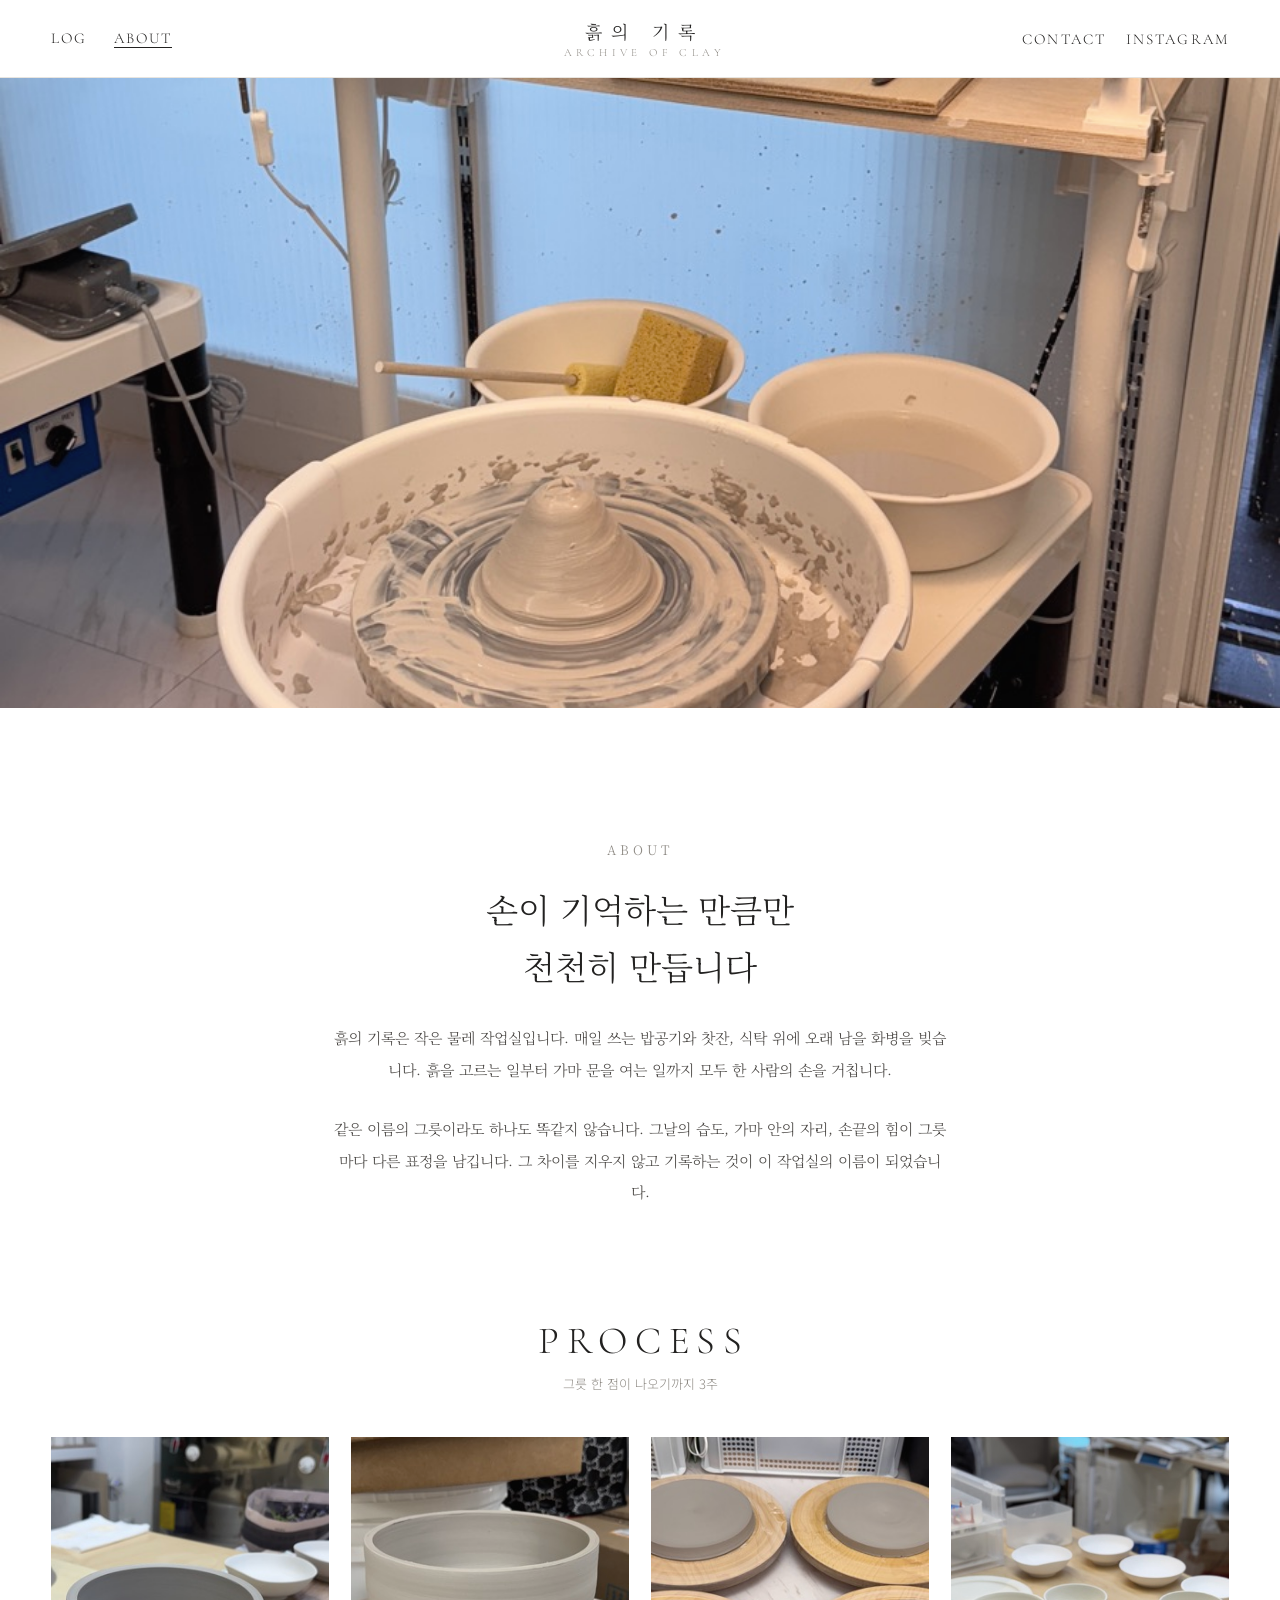
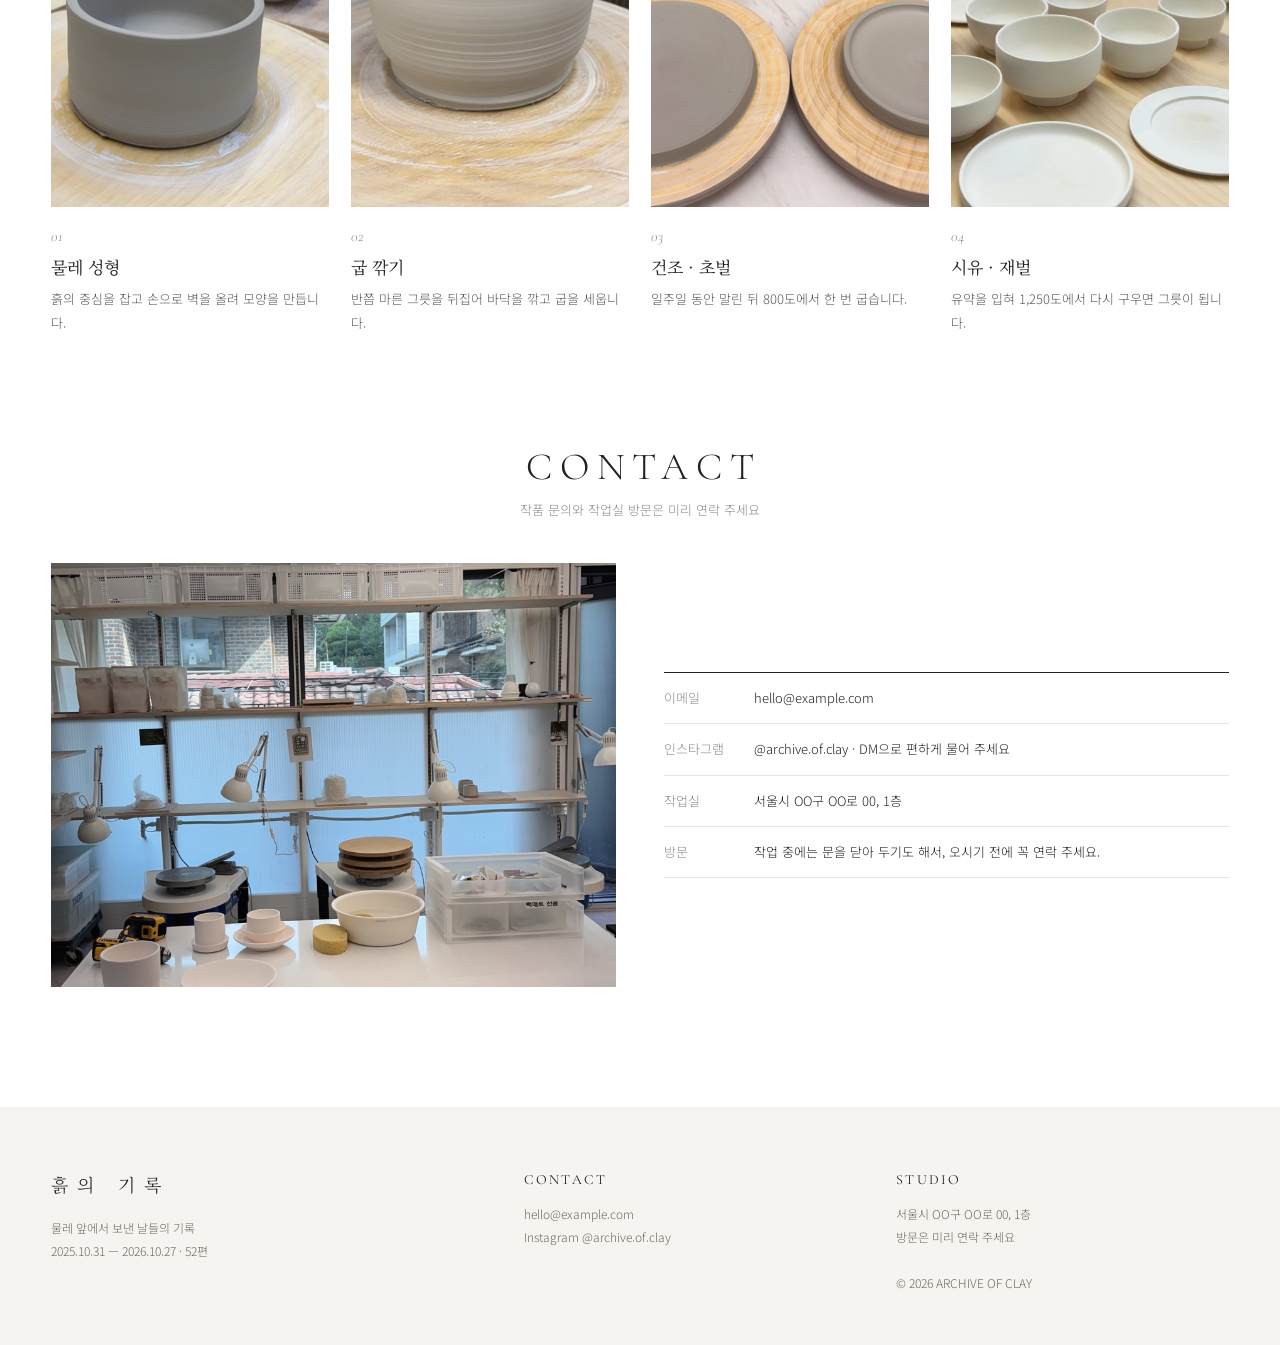
==== commit a4171e22: "작업일지 형식으로 전환: 원본 사진 52장, 흰 배경 사진 제거 Co-Authored-By: Claude Opus 5.5 <noreply@anthropic.com>" ====
--- a/about.html
+++ b/about.html
@@ -22,17 +22,17 @@
   <section>
     <div class="sec-hd reveal"><h2>PROCESS</h2><p>그릇 한 점이 나오기까지 3주</p></div>
     <div class="steps">
-      <div class="reveal"><div class="ph"><img src="img/s/0374.jpg" alt="" loading="lazy"></div><p class="no">01</p><h3>물레 성형</h3><p>흙의 중심을 잡고 손으로 벽을 올려 모양을 만듭니다.</p></div>
-      <div class="reveal"><div class="ph"><img src="img/s/0546.jpg" alt="" loading="lazy"></div><p class="no">02</p><h3>굽 깎기</h3><p>반쯤 마른 그릇을 뒤집어 바닥을 깎고 굽을 세웁니다.</p></div>
-      <div class="reveal"><div class="ph"><img src="img/s/5318.jpg" alt="" loading="lazy"></div><p class="no">03</p><h3>건조 · 초벌</h3><p>일주일 동안 말린 뒤 800도에서 한 번 굽습니다.</p></div>
-      <div class="reveal"><div class="ph"><img src="img/s/7757.jpg" alt="" loading="lazy"></div><p class="no">04</p><h3>시유 · 재벌</h3><p>유약을 입혀 1,250도에서 다시 구우면 그릇이 됩니다.</p></div>
+      <div class="reveal"><div class="ph"><img src="img/s/1324.jpg" alt="" loading="lazy"></div><p class="no">01</p><h3>물레 성형</h3><p>흙의 중심을 잡고 손으로 벽을 올려 모양을 만듭니다.</p></div>
+      <div class="reveal"><div class="ph"><img src="img/s/1322.jpg" alt="" loading="lazy"></div><p class="no">02</p><h3>굽 깎기</h3><p>반쯤 마른 그릇을 뒤집어 바닥을 깎고 굽을 세웁니다.</p></div>
+      <div class="reveal"><div class="ph"><img src="img/s/0803.jpg" alt="" loading="lazy"></div><p class="no">03</p><h3>건조 · 초벌</h3><p>일주일 동안 말린 뒤 800도에서 한 번 굽습니다.</p></div>
+      <div class="reveal"><div class="ph"><img src="img/s/1511.jpg" alt="" loading="lazy"></div><p class="no">04</p><h3>시유 · 재벌</h3><p>유약을 입혀 1,250도에서 다시 구우면 그릇이 됩니다.</p></div>
     </div>
   </section>
 
   <section id="contact">
     <div class="sec-hd reveal"><h2>CONTACT</h2><p>작품 문의와 작업실 방문은 미리 연락 주세요</p></div>
     <div class="visit reveal">
-      <div class="ph"><img src="img/l/4769.jpg" alt="작업실 내부" loading="lazy"></div>
+      <div class="ph"><img src="img/l/4675.jpg" alt="작업실 내부" loading="lazy"></div>
       <dl id="visit"></dl>
     </div>
   </section>
--- a/assets/style.css
+++ b/assets/style.css
@@ -202,3 +202,38 @@
   .steps { grid-template-columns: 1fr; }
   .article figure { margin: 36px 0; }
 }
+
+/* 작업일지 */
+.item .date, .log-list .date, .one .date { letter-spacing: .06em; color: var(--muted); font-size: 12px; }
+.item .date { margin-top: 14px; }
+.item h3 { margin-top: 4px; }
+.log-bar { display: flex; justify-content: space-between; gap: 12px; flex-wrap: wrap; max-width: 1080px; margin: 0 auto 28px; padding: 0 var(--pad); }
+.seg { display: inline-flex; border: 1px solid var(--line); }
+.seg button { padding: 8px 16px; font-size: 12px; color: var(--muted); }
+.seg button.on { background: var(--ink); color: #fff; }
+.log-list { max-width: 1080px; margin: 0 auto; padding: 0 var(--pad); }
+.log-list .month { font-family: var(--latin); font-weight: 300; font-size: 34px; letter-spacing: .1em; padding: 56px 0 16px; border-bottom: 1px solid var(--ink); position: sticky; top: 68px; background: rgba(255,255,255,.96); z-index: 5; }
+.entry { display: grid; grid-template-columns: 1.3fr 1fr; gap: clamp(20px, 4vw, 56px); padding: 36px 0; border-bottom: 1px solid var(--line); align-items: center; }
+.entry .ph { display: block; aspect-ratio: 4 / 3; overflow: hidden; background: var(--soft); }
+.entry .ph img { transition: transform .8s; }
+.entry .ph:hover img { transform: scale(1.03); }
+.entry h3 { font-family: var(--serif); font-weight: 400; font-size: 21px; margin-top: 8px; }
+.entry .note { font-family: var(--serif); font-size: 15px; line-height: 2; color: #4a4744; margin-top: 14px; }
+.log-grid { display: grid; grid-template-columns: repeat(4, 1fr); gap: 6px; padding: 0 var(--pad); }
+.log-grid a { position: relative; aspect-ratio: 1; overflow: hidden; display: block; }
+.log-grid span { position: absolute; inset: auto 0 0 0; padding: 28px 12px 10px; color: #fff; font-family: var(--latin); font-size: 12px; letter-spacing: .1em; background: linear-gradient(to top, rgba(0,0,0,.5), transparent); opacity: 0; transition: opacity .3s; }
+.log-grid span b { display: block; font: 400 14px var(--serif); letter-spacing: 0; margin-top: 2px; }
+.log-grid a:hover span { opacity: 1; }
+.one { max-width: 900px; margin: 0 auto; padding: 56px var(--pad) 0; text-align: center; }
+.one .no { font-family: var(--latin); font-style: italic; color: var(--muted); font-size: 15px; }
+.one h1 { font-family: var(--serif); font-weight: 300; font-size: clamp(26px, 3vw, 38px); margin-top: 10px; }
+.one .date { margin-top: 10px; }
+.one figure { margin-top: 40px; }
+.one figure img { height: auto; max-height: 82vh; width: auto; max-width: 100%; margin: 0 auto; }
+.one .note { font-family: var(--serif); font-size: 17px; line-height: 2.1; color: #3f3c39; margin: 36px auto 0; max-width: 620px; }
+@media (max-width: 720px) {
+  .entry { grid-template-columns: 1fr; padding: 24px 0; }
+  .log-list .month { top: 56px; font-size: 26px; padding-top: 40px; }
+  .log-grid { grid-template-columns: repeat(2, 1fr); gap: 4px; }
+  .log-grid span { opacity: 1; padding-top: 20px; }
+}
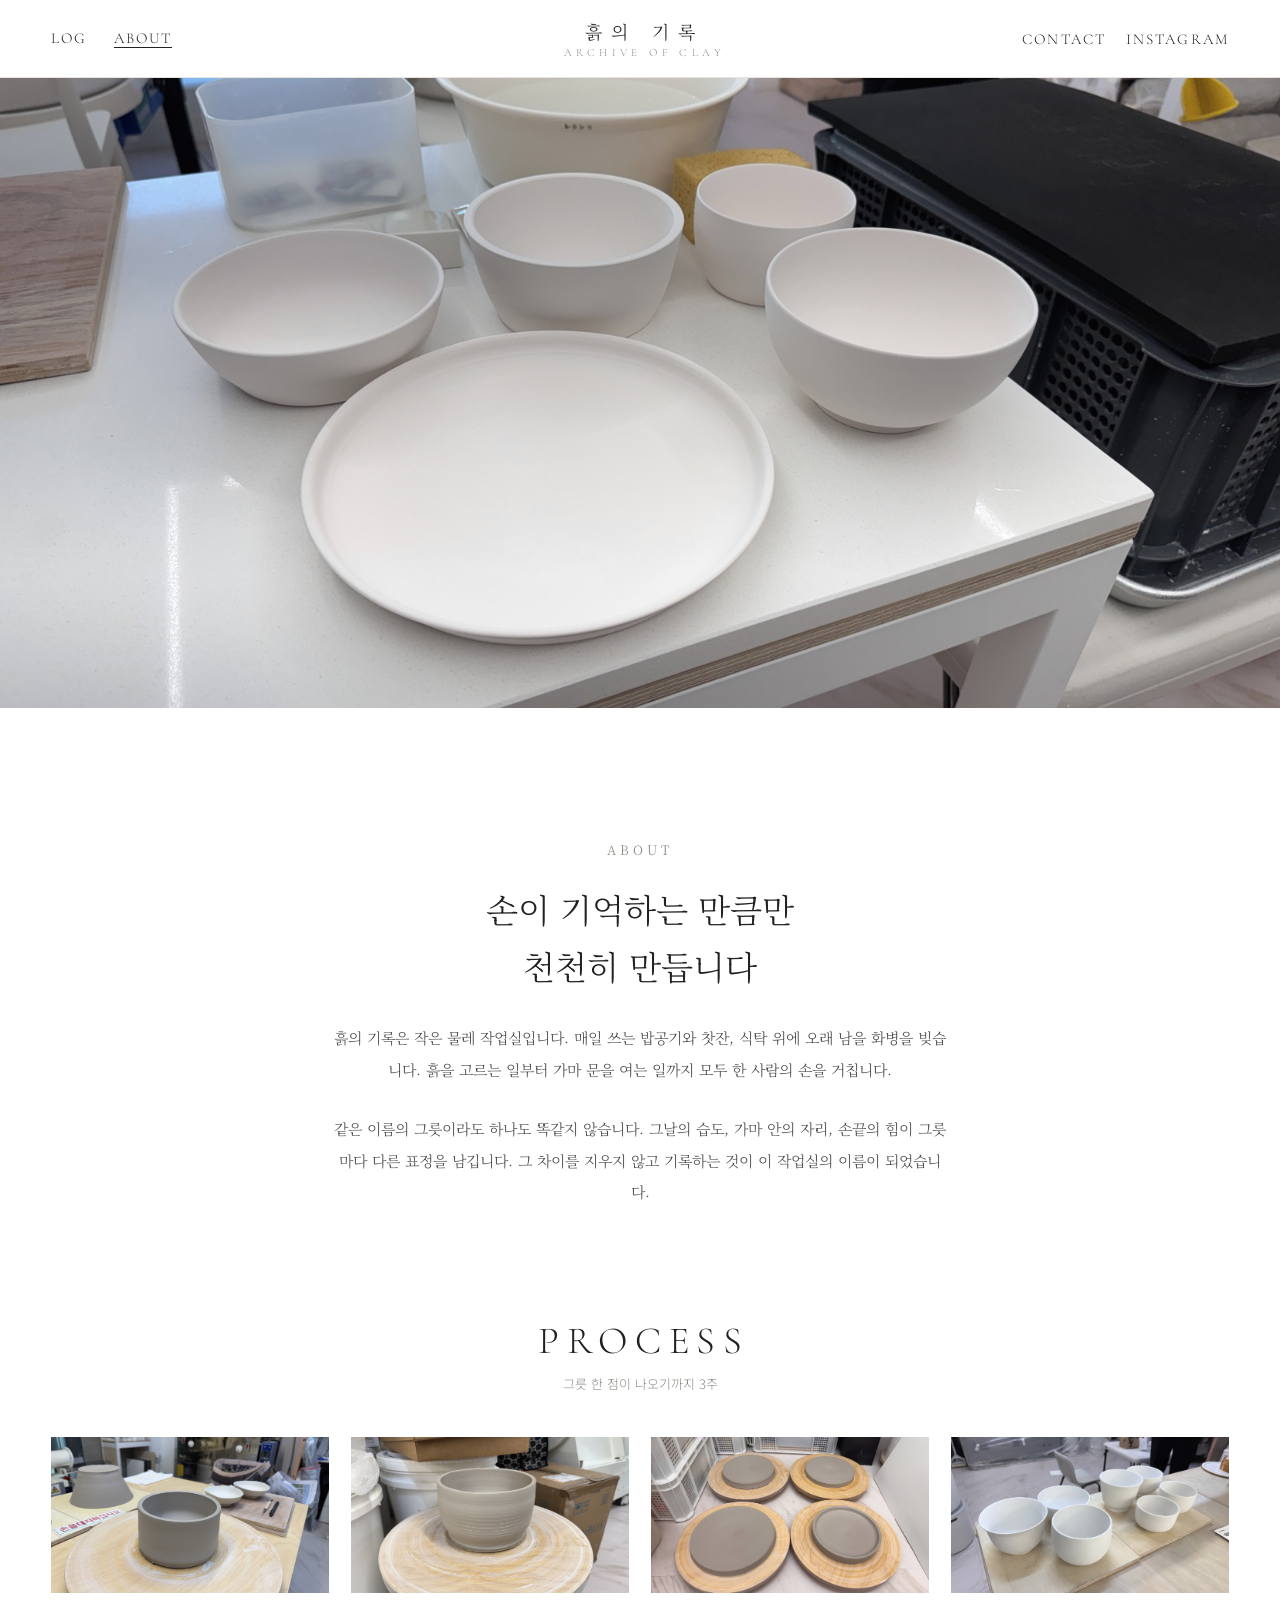
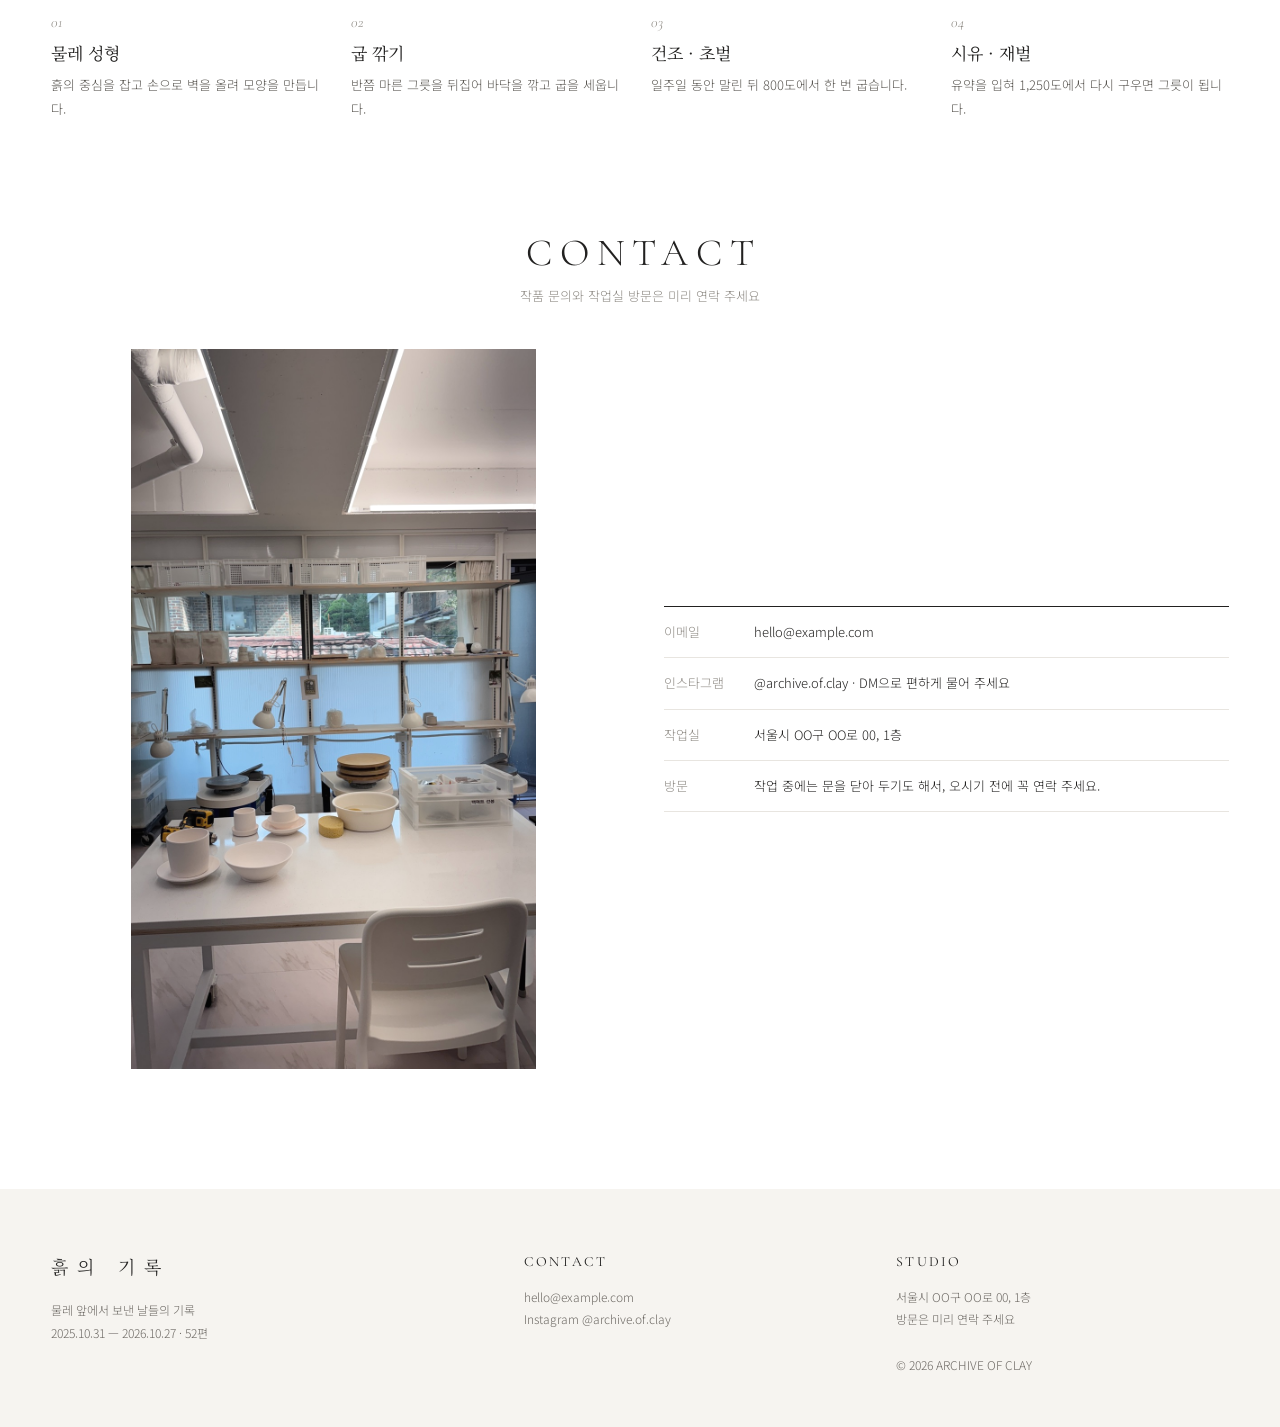
==== commit 5aabae5c: "세로 사진이 잘리지 않게 비율대로 배치 Co-Authored-By: Claude Opus 5.5 <noreply@anthropic.com>" ====
--- a/about.html
+++ b/about.html
@@ -11,7 +11,7 @@
 </head>
 <body data-page="about">
 <main>
-  <div class="about-hero"><img src="img/l/4766.jpg" alt="작업실 물레"></div>
+  <div class="about-hero"><img src="img/l/8270.jpg" alt="접시와 볼"></div>
   <div class="about-lead">
     <p class="en" style="color:var(--muted);letter-spacing:.3em;font-size:13px">ABOUT</p>
     <h2 style="margin-top:18px">손이 기억하는 만큼만<br>천천히 만듭니다</h2>
@@ -25,7 +25,7 @@
       <div class="reveal"><div class="ph"><img src="img/s/1324.jpg" alt="" loading="lazy"></div><p class="no">01</p><h3>물레 성형</h3><p>흙의 중심을 잡고 손으로 벽을 올려 모양을 만듭니다.</p></div>
       <div class="reveal"><div class="ph"><img src="img/s/1322.jpg" alt="" loading="lazy"></div><p class="no">02</p><h3>굽 깎기</h3><p>반쯤 마른 그릇을 뒤집어 바닥을 깎고 굽을 세웁니다.</p></div>
       <div class="reveal"><div class="ph"><img src="img/s/0803.jpg" alt="" loading="lazy"></div><p class="no">03</p><h3>건조 · 초벌</h3><p>일주일 동안 말린 뒤 800도에서 한 번 굽습니다.</p></div>
-      <div class="reveal"><div class="ph"><img src="img/s/1511.jpg" alt="" loading="lazy"></div><p class="no">04</p><h3>시유 · 재벌</h3><p>유약을 입혀 1,250도에서 다시 구우면 그릇이 됩니다.</p></div>
+      <div class="reveal"><div class="ph"><img src="img/s/7405.jpg" alt="" loading="lazy"></div><p class="no">04</p><h3>시유 · 재벌</h3><p>유약을 입혀 1,250도에서 다시 구우면 그릇이 됩니다.</p></div>
     </div>
   </section>
 
--- a/assets/style.css
+++ b/assets/style.css
@@ -72,9 +72,10 @@
 .tabs a { font-family: var(--latin); font-size: 15px; letter-spacing: .14em; color: var(--muted); padding: 4px 0; border-bottom: 1px solid transparent; }
 .tabs a span { font-family: var(--sans); font-size: 11px; letter-spacing: 0; margin-left: 4px; }
 .tabs a.on { color: var(--ink); border-color: var(--ink); }
-.grid { display: grid; grid-template-columns: repeat(4, 1fr); gap: 44px 22px; }
+.grid { display: flex; flex-wrap: wrap; gap: 40px 18px; }
+.grid::after { content: ""; flex: 999 1 0; }
 .item { display: block; }
-.item .ph { position: relative; aspect-ratio: 1 / 1.15; overflow: hidden; background: #fff; }
+.item .ph { position: relative; overflow: hidden; background: var(--soft); }
 .item .ph img:first-child, .pd-main img, .pd-thumbs img { filter: none; mix-blend-mode: multiply; }
 .item .ph img { transition: transform .8s ease, opacity .5s; }
 .item .ph img + img { position: absolute; inset: 0; opacity: 0; }
@@ -122,12 +123,13 @@
 .about-lead h2 { font-family: var(--serif); font-weight: 300; font-size: clamp(24px, 2.6vw, 34px); line-height: 1.7; }
 .about-lead p { font-family: var(--serif); font-size: 15px; line-height: 2.1; color: #4a4744; margin-top: 28px; }
 .steps { display: grid; grid-template-columns: repeat(4, 1fr); gap: 22px; }
-.steps .ph { aspect-ratio: 3 / 4; overflow: hidden; }
+.steps .ph { aspect-ratio: 16 / 9; overflow: hidden; }
 .steps .no { font-family: var(--latin); font-style: italic; color: var(--muted); margin-top: 16px; font-size: 15px; }
 .steps h3 { font-family: var(--serif); font-weight: 400; font-size: 17px; margin-top: 4px; }
 .steps p { font-size: 13px; line-height: 1.8; color: #5a5752; margin-top: 8px; }
 .visit { display: grid; grid-template-columns: 1fr 1fr; gap: 48px; align-items: center; }
-.visit .ph { aspect-ratio: 4 / 3; overflow: hidden; }
+.visit .ph { overflow: hidden; }
+.visit .ph img { height: auto; max-height: 80vh; width: auto; max-width: 100%; margin: 0 auto; }
 .visit dl div { display: grid; grid-template-columns: 90px 1fr; padding: 14px 0; border-bottom: 1px solid var(--line); font-size: 13px; line-height: 1.7; }
 .visit dl div:first-child { border-top: 1px solid var(--ink); }
 .visit dt { color: var(--muted); }
@@ -173,7 +175,7 @@
 .reveal.in { opacity: 1; transform: none; }
 
 @media (max-width: 960px) {
-  .grid { grid-template-columns: repeat(2, 1fr); gap: 32px 12px; }
+  .grid { gap: 28px 10px; }
   .band, .visit { grid-template-columns: 1fr; }
   .journal { grid-template-columns: 1fr; }
   .band .ph { min-height: 360px; }
@@ -207,20 +209,24 @@
 .item .date, .log-list .date, .one .date { letter-spacing: .06em; color: var(--muted); font-size: 12px; }
 .item .date { margin-top: 14px; }
 .item h3 { margin-top: 4px; }
-.log-bar { display: flex; justify-content: space-between; gap: 12px; flex-wrap: wrap; max-width: 1080px; margin: 0 auto 28px; padding: 0 var(--pad); }
+.log-bar { display: flex; justify-content: space-between; gap: 12px; flex-wrap: wrap; max-width: 1180px; margin: 0 auto 28px; padding: 0 var(--pad); }
 .seg { display: inline-flex; border: 1px solid var(--line); }
 .seg button { padding: 8px 16px; font-size: 12px; color: var(--muted); }
 .seg button.on { background: var(--ink); color: #fff; }
-.log-list { max-width: 1080px; margin: 0 auto; padding: 0 var(--pad); }
+.log-list { max-width: 1180px; margin: 0 auto; padding: 0 var(--pad); }
 .log-list .month { font-family: var(--latin); font-weight: 300; font-size: 34px; letter-spacing: .1em; padding: 56px 0 16px; border-bottom: 1px solid var(--ink); position: sticky; top: 68px; background: rgba(255,255,255,.96); z-index: 5; }
 .entry { display: grid; grid-template-columns: 1.3fr 1fr; gap: clamp(20px, 4vw, 56px); padding: 36px 0; border-bottom: 1px solid var(--line); align-items: center; }
-.entry .ph { display: block; aspect-ratio: 4 / 3; overflow: hidden; background: var(--soft); }
+.entry .ph { display: block; overflow: hidden; background: var(--soft); }
+.entry .ph img { height: auto; }
+.entry.tall { grid-template-columns: minmax(0, .7fr) 1fr; }
+.entry.tall .ph { max-width: 440px; }
 .entry .ph img { transition: transform .8s; }
 .entry .ph:hover img { transform: scale(1.03); }
 .entry h3 { font-family: var(--serif); font-weight: 400; font-size: 21px; margin-top: 8px; }
 .entry .note { font-family: var(--serif); font-size: 15px; line-height: 2; color: #4a4744; margin-top: 14px; }
-.log-grid { display: grid; grid-template-columns: repeat(4, 1fr); gap: 6px; padding: 0 var(--pad); }
-.log-grid a { position: relative; aspect-ratio: 1; overflow: hidden; display: block; }
+.log-grid { display: flex; flex-wrap: wrap; gap: 6px; max-width: 1180px; margin: 0 auto; padding: 0 var(--pad); }
+.log-grid::after { content: ""; flex: 999 1 0; }
+.log-grid a { position: relative; overflow: hidden; display: block; }
 .log-grid span { position: absolute; inset: auto 0 0 0; padding: 28px 12px 10px; color: #fff; font-family: var(--latin); font-size: 12px; letter-spacing: .1em; background: linear-gradient(to top, rgba(0,0,0,.5), transparent); opacity: 0; transition: opacity .3s; }
 .log-grid span b { display: block; font: 400 14px var(--serif); letter-spacing: 0; margin-top: 2px; }
 .log-grid a:hover span { opacity: 1; }
@@ -234,6 +240,10 @@
 @media (max-width: 720px) {
   .entry { grid-template-columns: 1fr; padding: 24px 0; }
   .log-list .month { top: 56px; font-size: 26px; padding-top: 40px; }
-  .log-grid { grid-template-columns: repeat(2, 1fr); gap: 4px; }
+  .log-grid { gap: 4px; }
+  .log-grid a { flex-basis: 0 !important; min-width: 40%; }
+  .entry.tall { grid-template-columns: 1fr; }
+  .entry.tall .ph { max-width: none; }
+  .grid .item { min-width: 40%; }
   .log-grid span { opacity: 1; padding-top: 20px; }
 }
